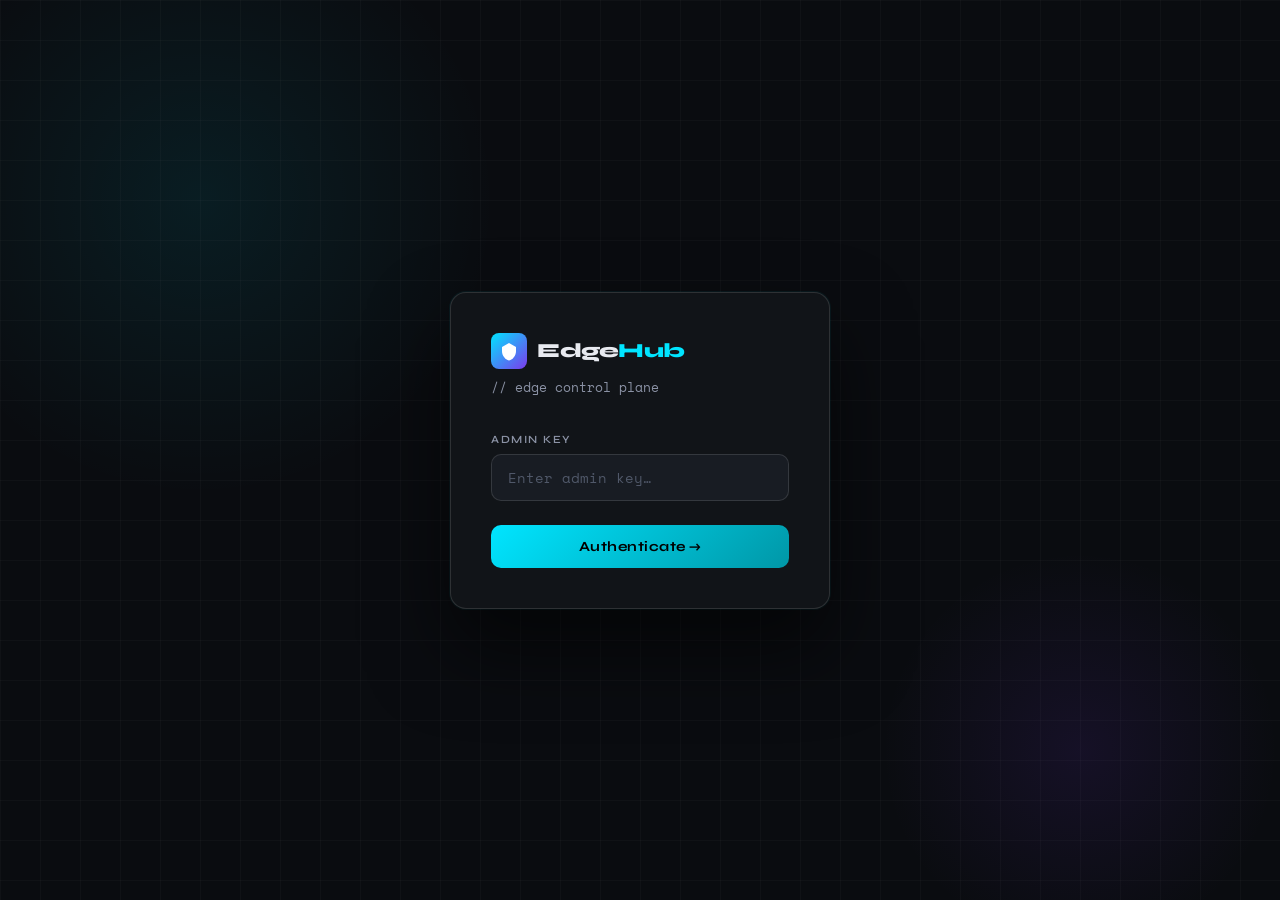
==== frontend/index.html @ 596fd0f3 "Frontend v1: First commit" ====
<!DOCTYPE html>
<html lang="en">
<head>
<meta charset="UTF-8"/>
<meta name="viewport" content="width=device-width, initial-scale=1.0"/>
<title>EdgeHub — Control Plane</title>
<link rel="preconnect" href="https://fonts.googleapis.com"/>
<link href="https://fonts.googleapis.com/css2?family=Space+Mono:ital,wght@0,400;0,700;1,400&family=Syne:wght@400;500;600;700;800&display=swap" rel="stylesheet"/>
<style>
/* ============================================================
   RESET & ROOT
   ============================================================ */
*, *::before, *::after { box-sizing: border-box; margin: 0; padding: 0; }

:root {
  --bg:       #0a0c10;
  --surface:  #111418;
  --surface2: #181c23;
  --border:   rgba(255,255,255,.07);
  --border2:  rgba(255,255,255,.12);

  --accent:   #00e5ff;
  --accent2:  #7c3aed;
  --warn:     #f59e0b;
  --danger:   #ef4444;
  --ok:       #22c55e;

  --text:     #e8eaf0;
  --text2:    #8b92a5;
  --text3:    #505869;

  --radius:   10px;
  --font-ui:  'Syne', sans-serif;
  --font-mono:'Space Mono', monospace;
}

html, body { height: 100%; background: var(--bg); color: var(--text); font-family: var(--font-ui); overflow: hidden; }

/* ============================================================
   UTILS
   ============================================================ */
.hidden { display: none !important; }
.flex { display: flex; }
.col  { flex-direction: column; }
.gap4 { gap: 4px; }
.gap8 { gap: 8px; }
.gap12{ gap: 12px; }
.gap16{ gap: 16px; }
.gap24{ gap: 24px; }
.align-center { align-items: center; }
.justify-between { justify-content: space-between; }
.grow { flex: 1; min-width: 0; min-height: 0; }
.truncate { overflow: hidden; text-overflow: ellipsis; white-space: nowrap; }

/* ============================================================
   SCROLLBAR
   ============================================================ */
::-webkit-scrollbar { width: 4px; height: 4px; }
::-webkit-scrollbar-track { background: transparent; }
::-webkit-scrollbar-thumb { background: var(--border2); border-radius: 2px; }

/* ============================================================
   LOGIN PAGE
   ============================================================ */
#login-page {
  position: fixed; inset: 0; z-index: 100;
  display: flex; align-items: center; justify-content: center;
  background: var(--bg);
  animation: fadeIn .4s ease;
}

.login-bg {
  position: absolute; inset: 0; overflow: hidden; pointer-events: none;
}
.login-bg::before {
  content: '';
  position: absolute;
  width: 600px; height: 600px;
  border-radius: 50%;
  background: radial-gradient(circle, rgba(0,229,255,.08) 0%, transparent 70%);
  top: -100px; left: -100px;
  animation: float1 8s ease-in-out infinite;
}
.login-bg::after {
  content: '';
  position: absolute;
  width: 400px; height: 400px;
  border-radius: 50%;
  background: radial-gradient(circle, rgba(124,58,237,.1) 0%, transparent 70%);
  bottom: -50px; right: 0;
  animation: float2 6s ease-in-out infinite;
}

/* grid overlay */
.login-grid {
  position: absolute; inset: 0;
  background-image:
    linear-gradient(rgba(255,255,255,.025) 1px, transparent 1px),
    linear-gradient(90deg, rgba(255,255,255,.025) 1px, transparent 1px);
  background-size: 40px 40px;
}

@keyframes float1 { 0%,100%{transform:translate(0,0)} 50%{transform:translate(40px,30px)} }
@keyframes float2 { 0%,100%{transform:translate(0,0)} 50%{transform:translate(-30px,-20px)} }

.login-card {
  position: relative; z-index: 1;
  width: 380px;
  background: var(--surface);
  border: 1px solid var(--border2);
  border-radius: 16px;
  padding: 40px;
  box-shadow: 0 40px 80px rgba(0,0,0,.6), 0 0 0 1px rgba(0,229,255,.06);
}

.login-logo {
  display: flex; align-items: center; gap: 10px;
  margin-bottom: 8px;
}
.login-logo-icon {
  width: 36px; height: 36px;
  background: linear-gradient(135deg, var(--accent), var(--accent2));
  border-radius: 8px;
  display: flex; align-items: center; justify-content: center;
}
.login-logo-icon svg { width: 20px; height: 20px; fill: #fff; }
.login-logo-text { font-size: 20px; font-weight: 800; letter-spacing: -.5px; }
.login-logo-text span { color: var(--accent); }

.login-tagline { color: var(--text2); font-size: 13px; margin-bottom: 36px; font-family: var(--font-mono); }

.field-label {
  font-size: 11px; font-weight: 600; letter-spacing: 1.5px; text-transform: uppercase;
  color: var(--text2); margin-bottom: 8px;
}

.field-wrap { position: relative; margin-bottom: 24px; }
.field-input {
  width: 100%;
  background: var(--surface2);
  border: 1px solid var(--border2);
  border-radius: var(--radius);
  color: var(--text);
  font-family: var(--font-mono);
  font-size: 14px;
  padding: 12px 16px;
  outline: none;
  transition: border-color .2s, box-shadow .2s;
}
.field-input:focus {
  border-color: var(--accent);
  box-shadow: 0 0 0 3px rgba(0,229,255,.1);
}
.field-input::placeholder { color: var(--text3); }

.btn-primary {
  width: 100%;
  background: linear-gradient(135deg, var(--accent), #0097a7);
  color: #000;
  font-family: var(--font-ui);
  font-size: 14px;
  font-weight: 700;
  letter-spacing: .5px;
  border: none;
  border-radius: var(--radius);
  padding: 13px;
  cursor: pointer;
  transition: opacity .2s, transform .15s;
}
.btn-primary:hover  { opacity: .9; }
.btn-primary:active { transform: scale(.98); }
.btn-primary:disabled { opacity: .5; cursor: not-allowed; }

.login-error {
  margin-top: 16px;
  background: rgba(239,68,68,.12);
  border: 1px solid rgba(239,68,68,.25);
  border-radius: 8px;
  padding: 10px 14px;
  color: #fca5a5;
  font-size: 13px;
  font-family: var(--font-mono);
}

/* ============================================================
   APP SHELL
   ============================================================ */
#app {
  display: flex; height: 100vh; overflow: hidden;
  animation: fadeIn .3s ease;
}

@keyframes fadeIn { from { opacity: 0; transform: translateY(6px); } to { opacity: 1; transform: translateY(0); } }

/* ============================================================
   SIDEBAR
   ============================================================ */
#sidebar {
  width: 220px; flex-shrink: 0;
  background: var(--surface);
  border-right: 1px solid var(--border);
  display: flex; flex-direction: column;
  padding: 0;
  overflow-y: auto;
}

.sidebar-header {
  padding: 20px 20px 16px;
  border-bottom: 1px solid var(--border);
  display: flex; align-items: center; gap: 10px;
}
.sidebar-logo-icon {
  width: 30px; height: 30px;
  background: linear-gradient(135deg, var(--accent), var(--accent2));
  border-radius: 7px;
  display: flex; align-items: center; justify-content: center;
  flex-shrink: 0;
}
.sidebar-logo-icon svg { width: 16px; height: 16px; fill: #fff; }
.sidebar-title { font-size: 15px; font-weight: 800; letter-spacing: -.3px; }
.sidebar-title span { color: var(--accent); }

.sidebar-section {
  padding: 20px 12px 8px;
}
.sidebar-section-label {
  font-size: 10px; font-weight: 700; letter-spacing: 2px; text-transform: uppercase;
  color: var(--text3); padding: 0 8px; margin-bottom: 6px;
}

.nav-item {
  display: flex; align-items: center; gap: 10px;
  padding: 9px 10px;
  border-radius: 8px;
  cursor: pointer;
  color: var(--text2);
  font-size: 13px; font-weight: 500;
  transition: background .15s, color .15s;
  user-select: none;
  border: none; background: none; width: 100%; text-align: left;
  font-family: var(--font-ui);
}
.nav-item svg { width: 16px; height: 16px; flex-shrink: 0; }
.nav-item:hover { background: var(--surface2); color: var(--text); }
.nav-item.active { background: rgba(0,229,255,.1); color: var(--accent); }

.sidebar-bottom {
  margin-top: auto;
  padding: 12px;
  border-top: 1px solid var(--border);
}

/* ============================================================
   MAIN AREA
   ============================================================ */
#main {
  flex: 1; min-width: 0;
  display: flex; flex-direction: column;
  overflow: hidden;
}

.topbar {
  height: 56px; flex-shrink: 0;
  border-bottom: 1px solid var(--border);
  padding: 0 24px;
  display: flex; align-items: center; justify-content: space-between;
  background: var(--surface);
}
.topbar-title { font-size: 15px; font-weight: 700; }
.topbar-right { display: flex; align-items: center; gap: 12px; }

.badge {
  font-family: var(--font-mono);
  font-size: 11px;
  padding: 3px 8px;
  border-radius: 4px;
  font-weight: 700;
}
.badge-ok     { background: rgba(34,197,94,.15);  color: var(--ok);   border: 1px solid rgba(34,197,94,.2); }
.badge-warn   { background: rgba(245,158,11,.15); color: var(--warn); border: 1px solid rgba(245,158,11,.2); }
.badge-danger { background: rgba(239,68,68,.15);  color: var(--danger);border: 1px solid rgba(239,68,68,.2); }
.badge-info   { background: rgba(0,229,255,.1);   color: var(--accent);border: 1px solid rgba(0,229,255,.15);}
.badge-gray   { background: rgba(255,255,255,.06);color: var(--text2); border: 1px solid var(--border2); }

.btn-icon {
  width: 32px; height: 32px;
  background: var(--surface2);
  border: 1px solid var(--border2);
  border-radius: 7px;
  display: flex; align-items: center; justify-content: center;
  cursor: pointer; color: var(--text2);
  transition: color .15s, border-color .15s;
}
.btn-icon:hover { color: var(--text); border-color: var(--border2); background: var(--border); }
.btn-icon svg { width: 15px; height: 15px; }

.btn {
  display: inline-flex; align-items: center; gap: 6px;
  padding: 7px 14px;
  border-radius: 8px;
  font-family: var(--font-ui); font-size: 13px; font-weight: 600;
  cursor: pointer; border: none; transition: opacity .15s, transform .1s;
}
.btn:active { transform: scale(.98); }
.btn-accent {
  background: var(--accent); color: #000;
}
.btn-accent:hover { opacity: .88; }
.btn-ghost {
  background: var(--surface2); color: var(--text);
  border: 1px solid var(--border2);
}
.btn-ghost:hover { border-color: var(--border2); background: var(--border); }
.btn-danger-ghost {
  background: rgba(239,68,68,.1); color: #f87171;
  border: 1px solid rgba(239,68,68,.2);
}
.btn-danger-ghost:hover { background: rgba(239,68,68,.18); }
.btn svg { width: 14px; height: 14px; }

.page { display: none; flex: 1; flex-direction: column; overflow: hidden; }
.page.active { display: flex; }

.page-body { flex: 1; overflow-y: auto; padding: 28px 28px; }

/* ============================================================
   STAT CARDS
   ============================================================ */
.stat-grid {
  display: grid;
  grid-template-columns: repeat(auto-fill, minmax(180px, 1fr));
  gap: 16px;
  margin-bottom: 28px;
}
.stat-card {
  background: var(--surface);
  border: 1px solid var(--border);
  border-radius: var(--radius);
  padding: 20px;
  position: relative; overflow: hidden;
  transition: border-color .2s;
}
.stat-card:hover { border-color: var(--border2); }
.stat-card::before {
  content: '';
  position: absolute; top: 0; left: 0; right: 0; height: 2px;
}
.stat-card.c-ok::before    { background: var(--ok); }
.stat-card.c-warn::before  { background: var(--warn); }
.stat-card.c-danger::before{ background: var(--danger); }
.stat-card.c-accent::before{ background: var(--accent); }
.stat-card.c-purple::before{ background: var(--accent2); }

.stat-label { font-size: 11px; font-weight: 600; letter-spacing: 1.5px; text-transform: uppercase; color: var(--text2); margin-bottom: 10px; }
.stat-value { font-size: 32px; font-weight: 800; letter-spacing: -1px; line-height: 1; }
.stat-sub   { font-size: 12px; color: var(--text2); margin-top: 6px; font-family: var(--font-mono); }

/* ============================================================
   TABLE
   ============================================================ */
.table-wrap {
  background: var(--surface);
  border: 1px solid var(--border);
  border-radius: var(--radius);
  overflow: hidden;
}
.table-header {
  padding: 16px 20px;
  border-bottom: 1px solid var(--border);
  display: flex; align-items: center; justify-content: space-between; gap: 12px;
}
.table-title { font-size: 14px; font-weight: 700; }
.table-search {
  background: var(--surface2);
  border: 1px solid var(--border2);
  border-radius: 7px;
  color: var(--text);
  font-family: var(--font-mono); font-size: 12px;
  padding: 6px 12px;
  outline: none;
  width: 200px;
  transition: border-color .2s;
}
.table-search:focus { border-color: var(--accent); }
.table-search::placeholder { color: var(--text3); }

table { width: 100%; border-collapse: collapse; }
thead tr { border-bottom: 1px solid var(--border); }
thead th {
  text-align: left;
  padding: 10px 20px;
  font-size: 11px; font-weight: 700; letter-spacing: 1.2px; text-transform: uppercase;
  color: var(--text3);
}
tbody tr {
  border-bottom: 1px solid var(--border);
  transition: background .1s;
}
tbody tr:last-child { border-bottom: none; }
tbody tr:hover { background: rgba(255,255,255,.025); }
tbody td { padding: 12px 20px; font-size: 13px; }

.online-dot {
  width: 8px; height: 8px; border-radius: 50%;
  background: var(--ok);
  box-shadow: 0 0 6px var(--ok);
  display: inline-block;
  animation: pulse 2s ease infinite;
}
.offline-dot {
  width: 8px; height: 8px; border-radius: 50%;
  background: var(--text3);
  display: inline-block;
}
@keyframes pulse {
  0%,100%{ box-shadow: 0 0 4px var(--ok); }
  50%{ box-shadow: 0 0 10px var(--ok), 0 0 20px rgba(34,197,94,.3); }
}

.mono { font-family: var(--font-mono); font-size: 12px; }
.text2 { color: var(--text2); }

/* ============================================================
   PANEL / CARDS
   ============================================================ */
.panel {
  background: var(--surface);
  border: 1px solid var(--border);
  border-radius: var(--radius);
  overflow: hidden;
}
.panel-head {
  padding: 14px 20px;
  border-bottom: 1px solid var(--border);
  display: flex; align-items: center; justify-content: space-between;
}
.panel-head-title { font-size: 13px; font-weight: 700; }
.panel-body { padding: 20px; }

/* ============================================================
   MINI GAUGE / METER
   ============================================================ */
.meter-row { display: flex; align-items: center; gap: 12px; margin-bottom: 14px; }
.meter-label { font-size: 12px; color: var(--text2); width: 60px; flex-shrink: 0; }
.meter-bar-wrap { flex: 1; height: 6px; background: var(--surface2); border-radius: 3px; overflow: hidden; }
.meter-bar { height: 100%; border-radius: 3px; transition: width .5s ease; }
.meter-bar.ok     { background: var(--ok); }
.meter-bar.warn   { background: var(--warn); }
.meter-bar.danger { background: var(--danger); }
.meter-val { font-family: var(--font-mono); font-size: 12px; color: var(--text2); width: 36px; text-align: right; }

/* ============================================================
   MODAL
   ============================================================ */
.modal-overlay {
  position: fixed; inset: 0; z-index: 200;
  background: rgba(0,0,0,.7);
  display: flex; align-items: center; justify-content: center;
  backdrop-filter: blur(4px);
  animation: fadeIn .2s ease;
}
.modal {
  background: var(--surface);
  border: 1px solid var(--border2);
  border-radius: 14px;
  width: 520px; max-width: 95vw;
  max-height: 88vh;
  overflow-y: auto;
  padding: 28px;
  box-shadow: 0 30px 60px rgba(0,0,0,.5);
}
.modal-title { font-size: 16px; font-weight: 800; margin-bottom: 4px; }
.modal-sub   { font-size: 13px; color: var(--text2); margin-bottom: 24px; font-family: var(--font-mono); }

.form-row { margin-bottom: 18px; }
.form-label { font-size: 11px; font-weight: 600; letter-spacing: 1.2px; text-transform: uppercase; color: var(--text2); margin-bottom: 7px; }
.form-input {
  width: 100%;
  background: var(--surface2);
  border: 1px solid var(--border2);
  border-radius: 8px;
  color: var(--text);
  font-family: var(--font-mono); font-size: 13px;
  padding: 10px 14px; outline: none;
  transition: border-color .2s;
}
.form-input:focus { border-color: var(--accent); }
.form-input::placeholder { color: var(--text3); }

.modal-actions { display: flex; justify-content: flex-end; gap: 10px; margin-top: 24px; }

/* ============================================================
   CODE BOX
   ============================================================ */
.code-box {
  background: #0d1117;
  border: 1px solid var(--border2);
  border-radius: 8px;
  padding: 14px 16px;
  font-family: var(--font-mono); font-size: 11px;
  color: #a5f3fc;
  overflow-x: auto;
  white-space: pre-wrap;
  word-break: break-all;
  line-height: 1.7;
  position: relative;
}
.copy-btn {
  position: absolute; top: 8px; right: 8px;
  background: var(--surface2); border: 1px solid var(--border2); border-radius: 6px;
  color: var(--text2); font-size: 11px; font-family: var(--font-ui); font-weight: 600;
  padding: 4px 10px; cursor: pointer;
  transition: color .15s, border-color .15s;
}
.copy-btn:hover { color: var(--accent); border-color: var(--accent); }

/* tabs */
.tabs { display: flex; gap: 2px; margin-bottom: 12px; background: var(--surface2); border-radius: 8px; padding: 3px; }
.tab {
  padding: 6px 14px; border-radius: 6px; font-size: 12px; font-weight: 600;
  cursor: pointer; color: var(--text2); transition: background .15s, color .15s;
  border: none; background: none; font-family: var(--font-ui);
}
.tab.active { background: var(--surface); color: var(--text); box-shadow: 0 1px 3px rgba(0,0,0,.3); }

/* ============================================================
   NODE DETAIL SIDEBAR
   ============================================================ */
#node-detail {
  width: 360px; flex-shrink: 0;
  background: var(--surface);
  border-left: 1px solid var(--border);
  display: flex; flex-direction: column;
  overflow-y: auto;
}
#node-detail.closed { display: none; }
.detail-header {
  padding: 18px 20px 14px;
  border-bottom: 1px solid var(--border);
}
.detail-close {
  background: none; border: none; color: var(--text2); cursor: pointer;
  margin-left: auto; display: block; padding: 4px; border-radius: 5px;
}
.detail-close:hover { color: var(--text); background: var(--surface2); }
.detail-section { padding: 16px 20px; border-bottom: 1px solid var(--border); }
.detail-section:last-child { border-bottom: none; }
.detail-section-title { font-size: 11px; font-weight: 700; letter-spacing: 1.5px; text-transform: uppercase; color: var(--text3); margin-bottom: 12px; }
.kv-row { display: flex; justify-content: space-between; align-items: flex-start; gap: 12px; margin-bottom: 8px; }
.kv-key  { font-size: 12px; color: var(--text2); flex-shrink: 0; }
.kv-val  { font-size: 12px; font-family: var(--font-mono); color: var(--text); text-align: right; word-break: break-all; }

/* ============================================================
   EMPTY STATE
   ============================================================ */
.empty-state {
  padding: 60px 20px;
  text-align: center;
  color: var(--text3);
}
.empty-state svg { width: 40px; height: 40px; margin: 0 auto 14px; display: block; opacity: .4; }
.empty-state-title { font-size: 14px; font-weight: 600; color: var(--text2); margin-bottom: 6px; }
.empty-state-sub   { font-size: 13px; }

/* ============================================================
   TOAST
   ============================================================ */
#toast-container {
  position: fixed; bottom: 24px; right: 24px;
  z-index: 500; display: flex; flex-direction: column; gap: 10px;
}
.toast {
  background: var(--surface2);
  border: 1px solid var(--border2);
  border-radius: 10px;
  padding: 12px 18px;
  font-size: 13px;
  display: flex; align-items: center; gap: 10px;
  box-shadow: 0 8px 24px rgba(0,0,0,.4);
  animation: slideIn .25s ease;
  max-width: 320px;
}
.toast.ok     { border-color: rgba(34,197,94,.3); }
.toast.error  { border-color: rgba(239,68,68,.3); }
.toast-dot { width: 8px; height: 8px; border-radius: 50%; flex-shrink: 0; }
.toast.ok .toast-dot    { background: var(--ok); }
.toast.error .toast-dot { background: var(--danger); }

@keyframes slideIn { from { opacity: 0; transform: translateX(16px); } to { opacity: 1; transform: translateX(0); } }

/* ============================================================
   LOADING SPINNER
   ============================================================ */
.spinner {
  width: 16px; height: 16px;
  border: 2px solid var(--border2);
  border-top-color: var(--accent);
  border-radius: 50%;
  animation: spin .6s linear infinite;
  display: inline-block;
}
@keyframes spin { to { transform: rotate(360deg); } }

.page-loader {
  display: flex; align-items: center; justify-content: center;
  gap: 12px; padding: 60px;
  color: var(--text2); font-size: 13px; font-family: var(--font-mono);
}

/* ============================================================
   RESPONSIVE LAYOUT
   ============================================================ */
.two-col {
  display: grid;
  grid-template-columns: 1fr 1fr;
  gap: 20px;
  margin-bottom: 20px;
}
.three-col {
  display: grid;
  grid-template-columns: 1fr 1fr 1fr;
  gap: 16px;
  margin-bottom: 20px;
}
@media (max-width: 1100px) { .three-col { grid-template-columns: 1fr 1fr; } }
@media (max-width: 800px)  { .two-col, .three-col { grid-template-columns: 1fr; } }

/* ============================================================
   SITE ROW / CARD
   ============================================================ */
.site-card {
  background: var(--surface);
  border: 1px solid var(--border);
  border-radius: var(--radius);
  overflow: hidden;
  margin-bottom: 20px;
}
.site-card-head {
  padding: 16px 20px;
  border-bottom: 1px solid var(--border);
  display: flex; align-items: center; gap: 12px;
}
.site-icon {
  width: 34px; height: 34px;
  background: linear-gradient(135deg, rgba(0,229,255,.15), rgba(124,58,237,.15));
  border: 1px solid rgba(0,229,255,.2);
  border-radius: 8px;
  display: flex; align-items: center; justify-content: center;
  color: var(--accent);
  flex-shrink: 0;
}
.site-icon svg { width: 17px; height: 17px; }
.site-name { font-size: 14px; font-weight: 700; }
.site-id   { font-size: 11px; font-family: var(--font-mono); color: var(--text3); margin-top: 2px; }
.site-nodes-count { margin-left: auto; }

/* ============================================================
   TOKEN ROW
   ============================================================ */
.token-row {
  display: flex; align-items: center; gap: 12px;
  padding: 12px 0;
  border-bottom: 1px solid var(--border);
}
.token-row:last-child { border-bottom: none; }
.token-label  { font-size: 13px; font-weight: 500; }
.token-meta   { font-size: 11px; font-family: var(--font-mono); color: var(--text2); margin-top: 2px; }

/* ============================================================
   HEARTBEAT MINI CHART (sparkline via canvas)
   ============================================================ */
.sparkline { display: block; }

/* ============================================================
   PAGE TRANSITIONS
   ============================================================ */
.page { animation: none; }
.page.active { animation: fadeIn .2s ease; }

</style>
</head>
<body>

<!-- ============================================================
     LOGIN PAGE
     ============================================================ -->
<div id="login-page">
  <div class="login-bg">
    <div class="login-grid"></div>
  </div>
  <div class="login-card">
    <div class="login-logo">
      <div class="login-logo-icon">
        <svg viewBox="0 0 20 20"><path d="M10 2L3 6v4c0 4.4 3 8.5 7 9.5C14 18.5 17 14.4 17 10V6l-7-4z"/></svg>
      </div>
      <div class="login-logo-text">Edge<span>Hub</span></div>
    </div>
    <div class="login-tagline">// edge control plane</div>
    <div class="field-wrap">
      <div class="field-label">Admin Key</div>
      <input id="login-key" class="field-input" type="password" placeholder="Enter admin key…" autocomplete="current-password"/>
    </div>
    <button id="login-btn" class="btn-primary">Authenticate →</button>
    <div id="login-error" class="login-error hidden"></div>
  </div>
</div>

<!-- ============================================================
     MAIN APP
     ============================================================ -->
<div id="app" class="hidden">

  <!-- SIDEBAR -->
  <aside id="sidebar">
    <div class="sidebar-header">
      <div class="sidebar-logo-icon">
        <svg viewBox="0 0 20 20"><path d="M10 2L3 6v4c0 4.4 3 8.5 7 9.5C14 18.5 17 14.4 17 10V6l-7-4z"/></svg>
      </div>
      <div class="sidebar-title">Edge<span>Hub</span></div>
    </div>

    <div class="sidebar-section">
      <div class="sidebar-section-label">Monitor</div>
      <button class="nav-item active" data-page="overview" onclick="showPage('overview',this)">
        <svg viewBox="0 0 20 20" fill="currentColor"><path d="M3 4a1 1 0 011-1h4a1 1 0 011 1v4a1 1 0 01-1 1H4a1 1 0 01-1-1V4zm0 8a1 1 0 011-1h4a1 1 0 011 1v4a1 1 0 01-1 1H4a1 1 0 01-1-1v-4zm8-8a1 1 0 011-1h4a1 1 0 011 1v4a1 1 0 01-1 1h-4a1 1 0 01-1-1V4zm0 8a1 1 0 011-1h4a1 1 0 011 1v4a1 1 0 01-1 1h-4a1 1 0 01-1-1v-4z"/></svg>
        Overview
      </button>
      <button class="nav-item" data-page="nodes" onclick="showPage('nodes',this)">
        <svg viewBox="0 0 20 20" fill="currentColor"><path d="M13 7H7v6h6V7z"/><path fill-rule="evenodd" d="M7 2a1 1 0 012 0v1h2V2a1 1 0 112 0v1h2a2 2 0 012 2v2h1a1 1 0 110 2h-1v2h1a1 1 0 110 2h-1v2a2 2 0 01-2 2h-2v1a1 1 0 11-2 0v-1H9v1a1 1 0 11-2 0v-1H5a2 2 0 01-2-2v-2H2a1 1 0 110-2h1V9H2a1 1 0 010-2h1V5a2 2 0 012-2h2V2z" clip-rule="evenodd"/></svg>
        All Nodes
      </button>
    </div>

    <div class="sidebar-section">
      <div class="sidebar-section-label">Sites</div>
      <button class="nav-item" data-page="sites" onclick="showPage('sites',this)">
        <svg viewBox="0 0 20 20" fill="currentColor"><path fill-rule="evenodd" d="M5.05 4.05a7 7 0 119.9 9.9L10 18.9l-4.95-4.95a7 7 0 010-9.9zM10 11a2 2 0 100-4 2 2 0 000 4z" clip-rule="evenodd"/></svg>
        Manage Sites
      </button>
    </div>

    <div class="sidebar-bottom">
      <button class="nav-item" onclick="logout()">
        <svg viewBox="0 0 20 20" fill="currentColor"><path fill-rule="evenodd" d="M3 3a1 1 0 00-1 1v12a1 1 0 102 0V4a1 1 0 00-1-1zm10.293 9.293a1 1 0 001.414 1.414l3-3a1 1 0 000-1.414l-3-3a1 1 0 10-1.414 1.414L14.586 9H7a1 1 0 100 2h7.586l-1.293 1.293z" clip-rule="evenodd"/></svg>
        Log out
      </button>
    </div>
  </aside>

  <!-- MAIN CONTENT -->
  <div id="main">
    <div class="topbar">
      <div class="topbar-title" id="topbar-title">Overview</div>
      <div class="topbar-right">
        <span id="refresh-indicator" class="mono text2" style="font-size:11px"></span>
        <div class="btn-icon" onclick="refreshCurrent()" title="Refresh">
          <svg viewBox="0 0 20 20" fill="currentColor"><path fill-rule="evenodd" d="M4 2a1 1 0 011 1v2.101a7.002 7.002 0 0111.601 2.566 1 1 0 11-1.885.666A5.002 5.002 0 005.999 7H9a1 1 0 010 2H4a1 1 0 01-1-1V3a1 1 0 011-1zm.008 9.057a1 1 0 011.276.61A5.002 5.002 0 0014.001 13H11a1 1 0 110-2h5a1 1 0 011 1v5a1 1 0 11-2 0v-2.101a7.002 7.002 0 01-11.601-2.566 1 1 0 01.61-1.276z" clip-rule="evenodd"/></svg>
        </div>
      </div>
    </div>

    <!-- OVERVIEW PAGE -->
    <div id="page-overview" class="page active">
      <div class="page-body">
        <div id="overview-stats" class="stat-grid">
          <div class="stat-card c-accent"><div class="stat-label">Total Nodes</div><div class="stat-value" id="s-total">—</div><div class="stat-sub">across all sites</div></div>
          <div class="stat-card c-ok"><div class="stat-label">Online</div><div class="stat-value" id="s-online">—</div><div class="stat-sub">responding</div></div>
          <div class="stat-card c-danger"><div class="stat-label">Offline</div><div class="stat-value" id="s-offline">—</div><div class="stat-sub">not responding</div></div>
          <div class="stat-card c-purple"><div class="stat-label">Sites</div><div class="stat-value" id="s-sites">—</div><div class="stat-sub">registered</div></div>
        </div>

        <div class="two-col">
          <!-- Recent nodes -->
          <div class="table-wrap">
            <div class="table-header">
              <span class="table-title">Recent Nodes</span>
              <button class="btn btn-ghost" onclick="showPage('nodes', document.querySelector('[data-page=nodes]'))" style="padding:5px 10px;font-size:12px">View all</button>
            </div>
            <div id="overview-nodes-list">
              <div class="page-loader"><div class="spinner"></div>Loading…</div>
            </div>
          </div>

          <!-- Sites summary -->
          <div class="table-wrap">
            <div class="table-header">
              <span class="table-title">Sites</span>
              <button class="btn btn-ghost" onclick="showPage('sites', document.querySelector('[data-page=sites]'))" style="padding:5px 10px;font-size:12px">Manage</button>
            </div>
            <div id="overview-sites-list">
              <div class="page-loader"><div class="spinner"></div>Loading…</div>
            </div>
          </div>
        </div>
      </div>
    </div>

    <!-- NODES PAGE -->
    <div id="page-nodes" class="page">
      <div class="topbar" style="border-top:1px solid var(--border); height:auto; padding:12px 24px; flex-shrink:0;">
        <input id="nodes-search" class="table-search" placeholder="Search hostname, site, OS…" oninput="filterNodes()" style="width:260px"/>
        <div style="display:flex;gap:8px;margin-left:auto">
          <select id="nodes-status-filter" class="table-search" style="width:auto" onchange="filterNodes()">
            <option value="">All Status</option>
            <option value="online">Online</option>
            <option value="offline">Offline</option>
          </select>
        </div>
      </div>
      <div class="page-body" style="padding-top:16px; display:flex; gap:0; padding:0; flex:1; overflow:hidden;">
        <div style="flex:1; overflow-y:auto; padding:20px 24px;" id="nodes-table-wrap">
          <div class="table-wrap">
            <div class="table-header">
              <span class="table-title">All Nodes</span>
              <span id="nodes-count" class="mono text2" style="font-size:12px"></span>
            </div>
            <div id="nodes-table-body">
              <div class="page-loader"><div class="spinner"></div>Loading nodes…</div>
            </div>
          </div>
        </div>
        <div id="node-detail" class="closed">
          <!-- filled by JS -->
        </div>
      </div>
    </div>

    <!-- SITES PAGE -->
    <div id="page-sites" class="page">
      <div class="topbar" style="border-top:1px solid var(--border); height:auto; padding:12px 24px; flex-shrink:0; justify-content:flex-end;">
        <button class="btn btn-accent" onclick="openCreateSite()">
          <svg viewBox="0 0 20 20" fill="currentColor"><path fill-rule="evenodd" d="M10 3a1 1 0 011 1v5h5a1 1 0 110 2h-5v5a1 1 0 11-2 0v-5H4a1 1 0 110-2h5V4a1 1 0 011-1z" clip-rule="evenodd"/></svg>
          New Site
        </button>
      </div>
      <div class="page-body">
        <div id="sites-list">
          <div class="page-loader"><div class="spinner"></div>Loading sites…</div>
        </div>
      </div>
    </div>

  </div><!-- /main -->
</div><!-- /app -->

<!-- ============================================================
     MODALS
     ============================================================ -->

<!-- Create Site Modal -->
<div id="modal-create-site" class="modal-overlay hidden" onclick="if(event.target===this)this.classList.add('hidden')">
  <div class="modal">
    <div class="modal-title">New Site</div>
    <div class="modal-sub">// register_site()</div>
    <div class="form-row">
      <div class="form-label">Site Name</div>
      <input id="cs-name" class="form-input" placeholder="e.g. Factory Floor A"/>
    </div>
    <div class="form-row">
      <div class="form-label">Description <span style="color:var(--text3)">(optional)</span></div>
      <input id="cs-desc" class="form-input" placeholder="Brief description…"/>
    </div>
    <div class="modal-actions">
      <button class="btn btn-ghost" onclick="document.getElementById('modal-create-site').classList.add('hidden')">Cancel</button>
      <button class="btn btn-accent" onclick="createSite()">Create Site</button>
    </div>
  </div>
</div>

<!-- Create Token Modal -->
<div id="modal-create-token" class="modal-overlay hidden" onclick="if(event.target===this)this.classList.add('hidden')">
  <div class="modal">
    <div class="modal-title">Generate Registration Token</div>
    <div class="modal-sub" id="ctoken-site-sub">// site: —</div>
    <div class="form-row">
      <div class="form-label">Label</div>
      <input id="ct-label" class="form-input" placeholder="e.g. edge-device-01"/>
    </div>
    <div class="form-row">
      <div class="form-label">Expires In (hours)</div>
      <input id="ct-expires" class="form-input" type="number" value="24" min="1" max="8760"/>
    </div>
    <div class="modal-actions">
      <button class="btn btn-ghost" onclick="document.getElementById('modal-create-token').classList.add('hidden')">Cancel</button>
      <button class="btn btn-accent" onclick="createToken()">Generate Token</button>
    </div>
  </div>
</div>

<!-- Token Created Modal -->
<div id="modal-token-result" class="modal-overlay hidden" onclick="if(event.target===this)this.classList.add('hidden')">
  <div class="modal">
    <div class="modal-title">Token Generated ✓</div>
    <div class="modal-sub">// Copy commands — token shown only once</div>

    <div style="margin-bottom:20px">
      <div class="form-label" style="margin-bottom:8px">Raw Token</div>
      <div class="code-box" id="tr-raw-token" style="position:relative">
        <button class="copy-btn" onclick="copyText('tr-raw-token-val')">Copy</button>
        <span id="tr-raw-token-val"></span>
      </div>
    </div>

    <div class="form-label" style="margin-bottom:8px">Install Command</div>
    <div class="tabs" id="cmd-tabs">
      <button class="tab active" onclick="switchCmdTab('linux',this)">Linux</button>
      <button class="tab" onclick="switchCmdTab('docker',this)">Docker</button>
      <button class="tab" onclick="switchCmdTab('kubernetes',this)">Kubernetes</button>
    </div>
    <div class="code-box" id="tr-cmd" style="position:relative">
      <button class="copy-btn" onclick="copyText('tr-cmd-text')">Copy</button>
      <span id="tr-cmd-text"></span>
    </div>

    <div class="modal-actions">
      <button class="btn btn-accent" onclick="document.getElementById('modal-token-result').classList.add('hidden')">Done</button>
    </div>
  </div>
</div>

<!-- Delete Confirm Modal -->
<div id="modal-confirm-delete" class="modal-overlay hidden" onclick="if(event.target===this)this.classList.add('hidden')">
  <div class="modal" style="max-width:380px">
    <div class="modal-title">Confirm Delete</div>
    <div class="modal-sub" id="delete-confirm-msg">Are you sure?</div>
    <div class="modal-actions">
      <button class="btn btn-ghost" onclick="document.getElementById('modal-confirm-delete').classList.add('hidden')">Cancel</button>
      <button class="btn btn-danger-ghost" id="delete-confirm-btn">Delete</button>
    </div>
  </div>
</div>

<!-- TOAST CONTAINER -->
<div id="toast-container"></div>

<!-- ============================================================
     JAVASCRIPT
     ============================================================ -->
<script>
// ================================================================
//  STATE
// ================================================================
const state = {
  allNodes: [],
  allSites: [],
  currentPage: 'overview',
  selectedNodeId: null,
  tokenSiteId: null,
  tokenCommands: null,
};

// ================================================================
//  API HELPER
// ================================================================
async function api(method, path, body) {
  const opts = {
    method,
    credentials: 'include',
    headers: { 'Content-Type': 'application/json' },
  };
  if (body) opts.body = JSON.stringify(body);
  const r = await fetch('/api/v1' + path, opts);
  if (r.status === 401) {
    showLogin();
    throw new Error('Unauthorized');
  }
  if (!r.ok) {
    const e = await r.json().catch(() => ({}));
    throw new Error(e.detail || r.statusText);
  }
  if (r.status === 204) return null;
  return r.json();
}

// ================================================================
//  AUTH
// ================================================================
document.getElementById('login-key').addEventListener('keydown', e => {
  if (e.key === 'Enter') doLogin();
});
document.getElementById('login-btn').addEventListener('click', doLogin);

async function doLogin() {
  const key = document.getElementById('login-key').value.trim();
  if (!key) return;
  const btn = document.getElementById('login-btn');
  const err = document.getElementById('login-error');
  btn.disabled = true;
  btn.textContent = 'Authenticating…';
  err.classList.add('hidden');
  try {
    await api('POST', '/auth/login', { admin_key: key });
    showApp();
  } catch (e) {
    err.textContent = '⚠ ' + (e.message || 'Authentication failed');
    err.classList.remove('hidden');
    btn.disabled = false;
    btn.textContent = 'Authenticate →';
  }
}

async function logout() {
  await api('POST', '/auth/logout').catch(() => {});
  showLogin();
}

function showLogin() {
  document.getElementById('app').classList.add('hidden');
  document.getElementById('login-page').classList.remove('hidden');
  document.getElementById('login-key').value = '';
  document.getElementById('login-btn').disabled = false;
  document.getElementById('login-btn').textContent = 'Authenticate →';
}

async function showApp() {
  document.getElementById('login-page').classList.add('hidden');
  document.getElementById('app').classList.remove('hidden');
  await loadOverview();
}

// ================================================================
//  NAVIGATION
// ================================================================
const pageTitles = { overview: 'Overview', nodes: 'All Nodes', sites: 'Manage Sites' };

function showPage(name, btn) {
  document.querySelectorAll('.page').forEach(p => p.classList.remove('active'));
  document.querySelectorAll('.nav-item').forEach(n => n.classList.remove('active'));
  document.getElementById('page-' + name).classList.add('active');
  if (btn) btn.classList.add('active');
  document.getElementById('topbar-title').textContent = pageTitles[name] || name;
  state.currentPage = name;
  if (name === 'overview') loadOverview();
  if (name === 'nodes')    loadNodes();
  if (name === 'sites')    loadSites();
}

function refreshCurrent() {
  const ri = document.getElementById('refresh-indicator');
  ri.textContent = 'refreshing…';
  if (state.currentPage === 'overview') loadOverview().then(() => ri.textContent = '');
  if (state.currentPage === 'nodes')    loadNodes().then(() => ri.textContent = '');
  if (state.currentPage === 'sites')    loadSites().then(() => ri.textContent = '');
}

// ================================================================
//  OVERVIEW
// ================================================================
async function loadOverview() {
  const [nodes, sites] = await Promise.all([
    api('GET', '/nodes/').catch(() => []),
    api('GET', '/sites/').catch(() => []),
  ]);
  state.allNodes = nodes || [];
  state.allSites = sites || [];

  const online  = state.allNodes.filter(n => n.status === 'online').length;
  const offline = state.allNodes.length - online;

  document.getElementById('s-total').textContent  = state.allNodes.length;
  document.getElementById('s-online').textContent  = online;
  document.getElementById('s-offline').textContent = offline;
  document.getElementById('s-sites').textContent   = state.allSites.length;

  // Recent nodes (top 8)
  const recentNodes = [...state.allNodes].slice(0, 8);
  const nl = document.getElementById('overview-nodes-list');
  if (!recentNodes.length) {
    nl.innerHTML = emptyState('No nodes registered yet', 'Deploy an agent to see nodes here');
    return;
  }
  nl.innerHTML = `<table><thead><tr>
    <th>Status</th><th>Hostname</th><th>OS</th><th>Last Seen</th>
  </tr></thead><tbody>` +
    recentNodes.map(n => `<tr onclick="openNodeDetail('${n.id}')" style="cursor:pointer">
      <td>${statusDot(n.status)}</td>
      <td class="mono">${esc(n.hostname)}</td>
      <td><span class="badge badge-gray">${esc(n.os||'—')}</span></td>
      <td class="mono text2">${relTime(n.last_seen)}</td>
    </tr>`).join('') + '</tbody></table>';

  // Sites summary
  const sl = document.getElementById('overview-sites-list');
  if (!state.allSites.length) {
    sl.innerHTML = emptyState('No sites yet', 'Create a site to get started');
    return;
  }
  sl.innerHTML = `<table><thead><tr>
    <th>Site</th><th>ID</th><th>Nodes</th>
  </tr></thead><tbody>` +
    state.allSites.map(s => {
      const count = state.allNodes.filter(n => n.site_id === s.id).length;
      return `<tr>
        <td style="font-weight:600">${esc(s.name)}</td>
        <td><span class="mono text2">${esc(s.id)}</span></td>
        <td><span class="badge badge-info">${count}</span></td>
      </tr>`;
    }).join('') + '</tbody></table>';
}

// ================================================================
//  NODES
// ================================================================
async function loadNodes() {
  const nodes = await api('GET', '/nodes/').catch(() => []);
  state.allNodes = nodes || [];
  renderNodesTable(state.allNodes);
}

function renderNodesTable(nodes) {
  const wrap = document.getElementById('nodes-table-body');
  document.getElementById('nodes-count').textContent = nodes.length + ' node' + (nodes.length !== 1 ? 's' : '');

  if (!nodes.length) {
    wrap.innerHTML = emptyState('No nodes match your filter', 'Try adjusting the search or status filter');
    return;
  }

  wrap.innerHTML = `<table><thead><tr>
    <th></th>
    <th>Hostname</th>
    <th>Site</th>
    <th>Type</th>
    <th>OS / Arch</th>
    <th>Version</th>
    <th>Last Seen</th>
    <th></th>
  </tr></thead><tbody>` +
    nodes.map(n => `<tr style="cursor:pointer" onclick="openNodeDetail('${n.id}')">
      <td>${statusDot(n.status)}</td>
      <td class="mono" style="font-weight:600">${esc(n.hostname)}</td>
      <td><span class="mono text2" style="font-size:11px">${esc(n.site_id||'—')}</span></td>
      <td><span class="badge badge-gray">${esc(n.agent_type||'—')}</span></td>
      <td class="mono text2">${esc(n.os||'—')} / ${esc(n.arch||'—')}</td>
      <td class="mono text2">${esc(n.agent_version||'—')}</td>
      <td class="mono text2">${relTime(n.last_seen)}</td>
      <td onclick="event.stopPropagation()">
        <button class="btn btn-danger-ghost" style="padding:4px 10px;font-size:11px" onclick="confirmDeleteNode('${n.id}','${esc(n.hostname)}')">Del</button>
      </td>
    </tr>`).join('') + '</tbody></table>';
}

function filterNodes() {
  const q     = document.getElementById('nodes-search').value.toLowerCase();
  const st    = document.getElementById('nodes-status-filter').value;
  let filtered = state.allNodes.filter(n => {
    const matchQ  = !q || [n.hostname, n.site_id, n.os, n.arch, n.agent_type, n.agent_version]
                          .some(v => (v||'').toLowerCase().includes(q));
    const matchSt = !st || n.status === st;
    return matchQ && matchSt;
  });
  renderNodesTable(filtered);
}

async function openNodeDetail(nodeId) {
  state.selectedNodeId = nodeId;
  const panel = document.getElementById('node-detail');
  panel.classList.remove('closed');
  panel.innerHTML = `<div class="page-loader"><div class="spinner"></div>Loading…</div>`;

  const [node, hbs] = await Promise.all([
    api('GET', '/nodes/' + nodeId).catch(() => null),
    api('GET', '/nodes/' + nodeId + '/heartbeats?limit=20').catch(() => []),
  ]);

  if (!node) { panel.innerHTML = '<div class="page-loader" style="color:var(--danger)">Failed to load node</div>'; return; }

  const lastHb = hbs && hbs[0];
  const cpuColor  = barColor(lastHb?.cpu_usage);
  const memColor  = barColor(lastHb?.memory_usage);
  const diskColor = barColor(lastHb?.disk_usage);

  panel.innerHTML = `
  <div class="detail-header">
    <div style="display:flex;align-items:center;gap:8px">
      ${statusDot(node.status)}
      <div style="font-size:14px;font-weight:700;font-family:var(--font-mono)">${esc(node.hostname)}</div>
    </div>
    <button class="detail-close" onclick="closeNodeDetail()">
      <svg width="16" height="16" viewBox="0 0 20 20" fill="currentColor"><path fill-rule="evenodd" d="M4.293 4.293a1 1 0 011.414 0L10 8.586l4.293-4.293a1 1 0 111.414 1.414L11.414 10l4.293 4.293a1 1 0 01-1.414 1.414L10 11.414l-4.293 4.293a1 1 0 01-1.414-1.414L8.586 10 4.293 5.707a1 1 0 010-1.414z" clip-rule="evenodd"/></svg>
    </button>
  </div>

  <div class="detail-section">
    <div class="detail-section-title">Identity</div>
    ${kv('Node ID', node.id)}
    ${kv('Site', node.site_id)}
    ${kv('Type', node.agent_type)}
    ${kv('OS', node.os)}
    ${kv('Arch', node.arch)}
    ${kv('Version', node.agent_version)}
    ${kv('IP', lastHb?.ip_address || '—')}
  </div>

  ${lastHb ? `
  <div class="detail-section">
    <div class="detail-section-title">Resources (latest)</div>
    <div class="meter-row"><div class="meter-label">CPU</div><div class="meter-bar-wrap"><div class="meter-bar ${cpuColor}" style="width:${lastHb.cpu_usage||0}%"></div></div><div class="meter-val">${fmt(lastHb.cpu_usage)}%</div></div>
    <div class="meter-row"><div class="meter-label">RAM</div><div class="meter-bar-wrap"><div class="meter-bar ${memColor}" style="width:${lastHb.memory_usage||0}%"></div></div><div class="meter-val">${fmt(lastHb.memory_usage)}%</div></div>
    <div class="meter-row"><div class="meter-label">Disk</div><div class="meter-bar-wrap"><div class="meter-bar ${diskColor}" style="width:${lastHb.disk_usage||0}%"></div></div><div class="meter-val">${fmt(lastHb.disk_usage)}%</div></div>
    ${lastHb.container_count != null ? kv('Containers', lastHb.container_count) : ''}
    ${lastHb.pod_count != null ? kv('Pods', lastHb.pod_count) : ''}
    ${kv('Uptime', formatUptime(lastHb.uptime_seconds))}
  </div>` : ''}

  <div class="detail-section">
    <div class="detail-section-title">Timeline</div>
    ${kv('Last Seen', relTime(node.last_seen))}
    ${kv('Created', relTime(node.created_at))}
    ${kv('Heartbeats', (hbs||[]).length + ' stored')}
  </div>

  <div class="detail-section" style="border-bottom:none">
    <button class="btn btn-danger-ghost" style="width:100%" onclick="confirmDeleteNode('${node.id}','${esc(node.hostname)}')">
      <svg viewBox="0 0 20 20" fill="currentColor" width="14" height="14"><path fill-rule="evenodd" d="M9 2a1 1 0 00-.894.553L7.382 4H4a1 1 0 000 2v10a2 2 0 002 2h8a2 2 0 002-2V6a1 1 0 100-2h-3.382l-.724-1.447A1 1 0 0011 2H9zM7 8a1 1 0 012 0v6a1 1 0 11-2 0V8zm5-1a1 1 0 00-1 1v6a1 1 0 102 0V8a1 1 0 00-1-1z" clip-rule="evenodd"/></svg>
      Delete Node
    </button>
  </div>
  `;
}

function closeNodeDetail() {
  document.getElementById('node-detail').classList.add('closed');
  state.selectedNodeId = null;
}

// ================================================================
//  SITES
// ================================================================
async function loadSites() {
  const sites = await api('GET', '/sites/').catch(() => []);
  state.allSites = sites || [];

  const container = document.getElementById('sites-list');
  if (!sites.length) {
    container.innerHTML = emptyState('No sites yet', 'Create a site to start deploying agents');
    return;
  }

  container.innerHTML = '';
  for (const site of sites) {
    const [nodes, tokens] = await Promise.all([
      api('GET', '/sites/' + site.id + '/nodes').catch(() => []),
      api('GET', '/sites/' + site.id + '/tokens').catch(() => []),
    ]);
    container.appendChild(renderSiteCard(site, nodes||[], tokens||[]));
  }
}

function renderSiteCard(site, nodes, tokens) {
  const online  = nodes.filter(n => n.status === 'online').length;
  const offline = nodes.length - online;
  const validTokens = tokens.filter(t => t.is_valid).length;

  const el = document.createElement('div');
  el.className = 'site-card';
  el.innerHTML = `
    <div class="site-card-head">
      <div class="site-icon">
        <svg viewBox="0 0 20 20" fill="currentColor"><path fill-rule="evenodd" d="M5.05 4.05a7 7 0 119.9 9.9L10 18.9l-4.95-4.95a7 7 0 010-9.9zM10 11a2 2 0 100-4 2 2 0 000 4z" clip-rule="evenodd"/></svg>
      </div>
      <div>
        <div class="site-name">${esc(site.name)}</div>
        <div class="site-id">${esc(site.id)}</div>
      </div>
      ${site.description ? `<div style="font-size:12px;color:var(--text2);margin-left:8px;margin-right:auto">${esc(site.description)}</div>` : '<div style="flex:1"></div>'}
      <div style="display:flex;gap:8px;align-items:center">
        <button class="btn btn-accent" style="padding:6px 12px;font-size:12px" onclick="openCreateToken('${site.id}', '${esc(site.name)}')">
          <svg viewBox="0 0 20 20" fill="currentColor" width="13" height="13"><path fill-rule="evenodd" d="M18 8a6 6 0 01-7.743 5.743L10 14l-1 1-1 1H6v2H2v-4l4.257-4.257A6 6 0 1118 8zm-6-4a1 1 0 100 2 2 2 0 012 2 1 1 0 102 0 4 4 0 00-4-4z" clip-rule="evenodd"/></svg>
          New Token
        </button>
        <button class="btn btn-danger-ghost" style="padding:6px 12px;font-size:12px" onclick="confirmDeleteSite('${site.id}','${esc(site.name)}')">Delete</button>
      </div>
    </div>

    <div style="display:grid;grid-template-columns:1fr 1fr;gap:0;border-bottom:1px solid var(--border)">
      <div style="padding:16px 20px;border-right:1px solid var(--border)">
        <div class="detail-section-title" style="margin-bottom:10px">Nodes</div>
        <div style="display:flex;gap:10px;align-items:center">
          <span class="badge badge-ok">${online} online</span>
          ${offline ? `<span class="badge badge-danger">${offline} offline</span>` : ''}
          ${!nodes.length ? '<span class="mono text2" style="font-size:12px">No nodes yet</span>' : ''}
        </div>
        ${nodes.length ? `
        <div style="margin-top:12px">
          ${nodes.slice(0,5).map(n => `
            <div style="display:flex;align-items:center;gap:8px;margin-bottom:6px;cursor:pointer" onclick="showPage('nodes', document.querySelector('[data-page=nodes]'));setTimeout(()=>openNodeDetail('${n.id}'),300)">
              ${statusDot(n.status)}
              <span class="mono" style="font-size:12px">${esc(n.hostname)}</span>
              <span class="badge badge-gray" style="margin-left:auto">${esc(n.os||'—')}</span>
            </div>`).join('')}
          ${nodes.length > 5 ? `<div style="font-size:12px;color:var(--text3);margin-top:4px">+${nodes.length-5} more</div>` : ''}
        </div>` : ''}
      </div>
      <div style="padding:16px 20px">
        <div class="detail-section-title" style="margin-bottom:10px">Registration Tokens</div>
        ${!tokens.length ? '<div class="mono text2" style="font-size:12px">No tokens yet</div>' : ''}
        ${tokens.slice(0,4).map(t => `
          <div class="token-row">
            <div style="flex:1;min-width:0">
              <div class="token-label">${esc(t.label||'Unnamed')}</div>
              <div class="token-meta">${t.used ? '✓ used' : 'expires ' + relTime(t.expires_at)}</div>
            </div>
            <span class="badge ${t.is_valid ? 'badge-ok' : (t.used ? 'badge-gray' : 'badge-danger')}">${t.is_valid ? 'valid' : (t.used ? 'used' : 'expired')}</span>
          </div>`).join('')}
        ${tokens.length > 4 ? `<div style="font-size:12px;color:var(--text3);margin-top:4px">+${tokens.length-4} more tokens</div>` : ''}
      </div>
    </div>
  `;
  return el;
}

// ================================================================
//  CREATE SITE
// ================================================================
function openCreateSite() {
  document.getElementById('cs-name').value = '';
  document.getElementById('cs-desc').value = '';
  document.getElementById('modal-create-site').classList.remove('hidden');
  setTimeout(() => document.getElementById('cs-name').focus(), 50);
}

async function createSite() {
  const name = document.getElementById('cs-name').value.trim();
  const desc = document.getElementById('cs-desc').value.trim();
  if (!name) return;
  try {
    await api('POST', '/sites/', { name, description: desc || null });
    document.getElementById('modal-create-site').classList.add('hidden');
    toast('Site created', 'ok');
    loadSites();
  } catch (e) {
    toast(e.message, 'error');
  }
}

// ================================================================
//  CREATE TOKEN
// ================================================================
function openCreateToken(siteId, siteName) {
  state.tokenSiteId = siteId;
  document.getElementById('ctoken-site-sub').textContent = `// site: ${siteName}`;
  document.getElementById('ct-label').value = '';
  document.getElementById('ct-expires').value = '24';
  document.getElementById('modal-create-token').classList.remove('hidden');
  setTimeout(() => document.getElementById('ct-label').focus(), 50);
}

async function createToken() {
  const label     = document.getElementById('ct-label').value.trim();
  const expires   = parseInt(document.getElementById('ct-expires').value) || 24;
  try {
    const result = await api('POST', `/sites/${state.tokenSiteId}/tokens`, {
      label: label || null,
      expires_in_hours: expires,
    });
    state.tokenCommands = result.commands;
    document.getElementById('modal-create-token').classList.add('hidden');
    document.getElementById('tr-raw-token-val').textContent = result.raw_token;
    switchCmdTab('linux', document.querySelector('#cmd-tabs .tab'));
    // set linux cmd
    document.getElementById('tr-cmd-text').textContent = result.commands.linux;
    document.getElementById('modal-token-result').classList.remove('hidden');
    toast('Token generated', 'ok');
    loadSites();
  } catch (e) {
    toast(e.message, 'error');
  }
}

function switchCmdTab(type, btn) {
  document.querySelectorAll('#cmd-tabs .tab').forEach(t => t.classList.remove('active'));
  if (btn) btn.classList.add('active');
  if (state.tokenCommands) {
    document.getElementById('tr-cmd-text').textContent = state.tokenCommands[type] || '';
  }
}

// ================================================================
//  DELETE
// ================================================================
function confirmDeleteSite(id, name) {
  document.getElementById('delete-confirm-msg').textContent = `Delete site "${name}"? All associated data will be removed.`;
  const btn = document.getElementById('delete-confirm-btn');
  btn.onclick = async () => {
    try {
      await api('DELETE', '/sites/' + id);
      document.getElementById('modal-confirm-delete').classList.add('hidden');
      toast('Site deleted', 'ok');
      loadSites();
    } catch (e) { toast(e.message, 'error'); }
  };
  document.getElementById('modal-confirm-delete').classList.remove('hidden');
}

function confirmDeleteNode(id, hostname) {
  document.getElementById('delete-confirm-msg').textContent = `Delete node "${hostname}"? This action cannot be undone.`;
  const btn = document.getElementById('delete-confirm-btn');
  btn.onclick = async () => {
    try {
      await api('DELETE', '/nodes/' + id);
      document.getElementById('modal-confirm-delete').classList.add('hidden');
      closeNodeDetail();
      toast('Node deleted', 'ok');
      loadNodes();
    } catch (e) { toast(e.message, 'error'); }
  };
  document.getElementById('modal-confirm-delete').classList.remove('hidden');
}

// ================================================================
//  UTILS
// ================================================================
function esc(s) {
  return String(s||'').replace(/&/g,'&amp;').replace(/</g,'&lt;').replace(/>/g,'&gt;').replace(/"/g,'&quot;');
}

function statusDot(status) {
  if (status === 'online') return '<span class="online-dot"></span>';
  return '<span class="offline-dot"></span>';
}

function relTime(iso) {
  if (!iso) return '—';
  const diff = Date.now() - new Date(iso).getTime();
  const s = Math.floor(diff / 1000);
  if (s < 10)  return 'just now';
  if (s < 60)  return s + 's ago';
  const m = Math.floor(s / 60);
  if (m < 60)  return m + 'm ago';
  const h = Math.floor(m / 60);
  if (h < 24)  return h + 'h ago';
  return Math.floor(h / 24) + 'd ago';
}

function fmt(v) {
  if (v == null) return '—';
  return parseFloat(v).toFixed(1);
}

function formatUptime(s) {
  if (s == null) return '—';
  const d = Math.floor(s / 86400);
  const h = Math.floor((s % 86400) / 3600);
  const m = Math.floor((s % 3600) / 60);
  if (d > 0) return `${d}d ${h}h`;
  if (h > 0) return `${h}h ${m}m`;
  return `${m}m`;
}

function barColor(v) {
  if (v == null) return 'ok';
  if (v > 85) return 'danger';
  if (v > 65) return 'warn';
  return 'ok';
}

function kv(key, val) {
  return `<div class="kv-row"><div class="kv-key">${key}</div><div class="kv-val">${esc(val)}</div></div>`;
}

function emptyState(title, sub) {
  return `<div class="empty-state">
    <svg viewBox="0 0 24 24" fill="none" stroke="currentColor" stroke-width="1.5">
      <path stroke-linecap="round" stroke-linejoin="round" d="M20 13V6a2 2 0 00-2-2H6a2 2 0 00-2 2v7m16 0v5a2 2 0 01-2 2H6a2 2 0 01-2-2v-5m16 0h-2.586a1 1 0 00-.707.293l-2.414 2.414a1 1 0 01-.707.293h-3.172a1 1 0 01-.707-.293l-2.414-2.414A1 1 0 006.586 13H4"/>
    </svg>
    <div class="empty-state-title">${title}</div>
    <div class="empty-state-sub">${sub}</div>
  </div>`;
}

function toast(msg, type = 'ok') {
  const c = document.getElementById('toast-container');
  const el = document.createElement('div');
  el.className = `toast ${type}`;
  el.innerHTML = `<div class="toast-dot"></div><span>${esc(msg)}</span>`;
  c.appendChild(el);
  setTimeout(() => el.remove(), 3500);
}

function copyText(id) {
  const el = document.getElementById(id);
  navigator.clipboard.writeText(el.textContent).then(() => toast('Copied to clipboard', 'ok'));
}

// ================================================================
//  BOOT — check if already logged in
// ================================================================
(async () => {
  try {
    await api('GET', '/nodes/');
    showApp();
  } catch {
    // stays on login
  }
})();
</script>
</body>
</html>
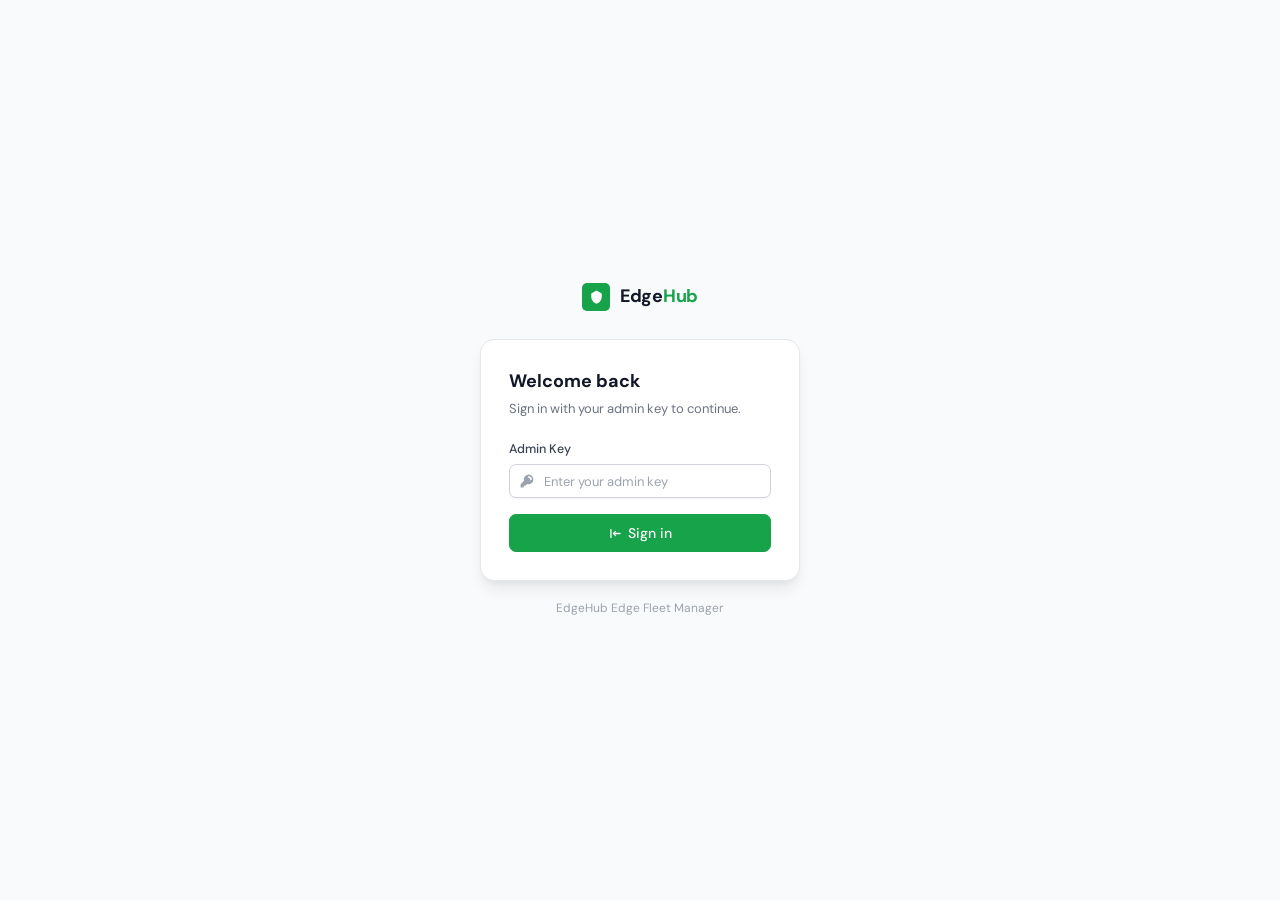
==== commit 6935e876: "Frontend v1: stable version" ====
--- a/frontend/index.html
+++ b/frontend/index.html
@@ -1,1499 +1,75 @@
 <!DOCTYPE html>
 <html lang="en">
 <head>
-<meta charset="UTF-8"/>
-<meta name="viewport" content="width=device-width, initial-scale=1.0"/>
-<title>EdgeHub — Control Plane</title>
-<link rel="preconnect" href="https://fonts.googleapis.com"/>
-<link href="https://fonts.googleapis.com/css2?family=Space+Mono:ital,wght@0,400;0,700;1,400&family=Syne:wght@400;500;600;700;800&display=swap" rel="stylesheet"/>
+<meta charset="UTF-8"><meta name="viewport" content="width=device-width,initial-scale=1">
+<title>EdgeHub — Sign In</title>
+<link rel="stylesheet" href="css/app.css">
 <style>
-/* ============================================================
-   RESET & ROOT
-   ============================================================ */
-*, *::before, *::after { box-sizing: border-box; margin: 0; padding: 0; }
-
-:root {
-  --bg:       #0a0c10;
-  --surface:  #111418;
-  --surface2: #181c23;
-  --border:   rgba(255,255,255,.07);
-  --border2:  rgba(255,255,255,.12);
-
-  --accent:   #00e5ff;
-  --accent2:  #7c3aed;
-  --warn:     #f59e0b;
-  --danger:   #ef4444;
-  --ok:       #22c55e;
-
-  --text:     #e8eaf0;
-  --text2:    #8b92a5;
-  --text3:    #505869;
-
-  --radius:   10px;
-  --font-ui:  'Syne', sans-serif;
-  --font-mono:'Space Mono', monospace;
-}
-
-html, body { height: 100%; background: var(--bg); color: var(--text); font-family: var(--font-ui); overflow: hidden; }
-
-/* ============================================================
-   UTILS
-   ============================================================ */
-.hidden { display: none !important; }
-.flex { display: flex; }
-.col  { flex-direction: column; }
-.gap4 { gap: 4px; }
-.gap8 { gap: 8px; }
-.gap12{ gap: 12px; }
-.gap16{ gap: 16px; }
-.gap24{ gap: 24px; }
-.align-center { align-items: center; }
-.justify-between { justify-content: space-between; }
-.grow { flex: 1; min-width: 0; min-height: 0; }
-.truncate { overflow: hidden; text-overflow: ellipsis; white-space: nowrap; }
-
-/* ============================================================
-   SCROLLBAR
-   ============================================================ */
-::-webkit-scrollbar { width: 4px; height: 4px; }
-::-webkit-scrollbar-track { background: transparent; }
-::-webkit-scrollbar-thumb { background: var(--border2); border-radius: 2px; }
-
-/* ============================================================
-   LOGIN PAGE
-   ============================================================ */
-#login-page {
-  position: fixed; inset: 0; z-index: 100;
-  display: flex; align-items: center; justify-content: center;
-  background: var(--bg);
-  animation: fadeIn .4s ease;
-}
-
-.login-bg {
-  position: absolute; inset: 0; overflow: hidden; pointer-events: none;
-}
-.login-bg::before {
-  content: '';
-  position: absolute;
-  width: 600px; height: 600px;
-  border-radius: 50%;
-  background: radial-gradient(circle, rgba(0,229,255,.08) 0%, transparent 70%);
-  top: -100px; left: -100px;
-  animation: float1 8s ease-in-out infinite;
-}
-.login-bg::after {
-  content: '';
-  position: absolute;
-  width: 400px; height: 400px;
-  border-radius: 50%;
-  background: radial-gradient(circle, rgba(124,58,237,.1) 0%, transparent 70%);
-  bottom: -50px; right: 0;
-  animation: float2 6s ease-in-out infinite;
-}
-
-/* grid overlay */
-.login-grid {
-  position: absolute; inset: 0;
-  background-image:
-    linear-gradient(rgba(255,255,255,.025) 1px, transparent 1px),
-    linear-gradient(90deg, rgba(255,255,255,.025) 1px, transparent 1px);
-  background-size: 40px 40px;
-}
-
-@keyframes float1 { 0%,100%{transform:translate(0,0)} 50%{transform:translate(40px,30px)} }
-@keyframes float2 { 0%,100%{transform:translate(0,0)} 50%{transform:translate(-30px,-20px)} }
-
-.login-card {
-  position: relative; z-index: 1;
-  width: 380px;
-  background: var(--surface);
-  border: 1px solid var(--border2);
-  border-radius: 16px;
-  padding: 40px;
-  box-shadow: 0 40px 80px rgba(0,0,0,.6), 0 0 0 1px rgba(0,229,255,.06);
-}
-
-.login-logo {
-  display: flex; align-items: center; gap: 10px;
-  margin-bottom: 8px;
-}
-.login-logo-icon {
-  width: 36px; height: 36px;
-  background: linear-gradient(135deg, var(--accent), var(--accent2));
-  border-radius: 8px;
-  display: flex; align-items: center; justify-content: center;
-}
-.login-logo-icon svg { width: 20px; height: 20px; fill: #fff; }
-.login-logo-text { font-size: 20px; font-weight: 800; letter-spacing: -.5px; }
-.login-logo-text span { color: var(--accent); }
-
-.login-tagline { color: var(--text2); font-size: 13px; margin-bottom: 36px; font-family: var(--font-mono); }
-
-.field-label {
-  font-size: 11px; font-weight: 600; letter-spacing: 1.5px; text-transform: uppercase;
-  color: var(--text2); margin-bottom: 8px;
-}
-
-.field-wrap { position: relative; margin-bottom: 24px; }
-.field-input {
-  width: 100%;
-  background: var(--surface2);
-  border: 1px solid var(--border2);
-  border-radius: var(--radius);
-  color: var(--text);
-  font-family: var(--font-mono);
-  font-size: 14px;
-  padding: 12px 16px;
-  outline: none;
-  transition: border-color .2s, box-shadow .2s;
-}
-.field-input:focus {
-  border-color: var(--accent);
-  box-shadow: 0 0 0 3px rgba(0,229,255,.1);
-}
-.field-input::placeholder { color: var(--text3); }
-
-.btn-primary {
-  width: 100%;
-  background: linear-gradient(135deg, var(--accent), #0097a7);
-  color: #000;
-  font-family: var(--font-ui);
-  font-size: 14px;
-  font-weight: 700;
-  letter-spacing: .5px;
-  border: none;
-  border-radius: var(--radius);
-  padding: 13px;
-  cursor: pointer;
-  transition: opacity .2s, transform .15s;
-}
-.btn-primary:hover  { opacity: .9; }
-.btn-primary:active { transform: scale(.98); }
-.btn-primary:disabled { opacity: .5; cursor: not-allowed; }
-
-.login-error {
-  margin-top: 16px;
-  background: rgba(239,68,68,.12);
-  border: 1px solid rgba(239,68,68,.25);
-  border-radius: 8px;
-  padding: 10px 14px;
-  color: #fca5a5;
-  font-size: 13px;
-  font-family: var(--font-mono);
-}
-
-/* ============================================================
-   APP SHELL
-   ============================================================ */
-#app {
-  display: flex; height: 100vh; overflow: hidden;
-  animation: fadeIn .3s ease;
-}
-
-@keyframes fadeIn { from { opacity: 0; transform: translateY(6px); } to { opacity: 1; transform: translateY(0); } }
-
-/* ============================================================
-   SIDEBAR
-   ============================================================ */
-#sidebar {
-  width: 220px; flex-shrink: 0;
-  background: var(--surface);
-  border-right: 1px solid var(--border);
-  display: flex; flex-direction: column;
-  padding: 0;
-  overflow-y: auto;
-}
-
-.sidebar-header {
-  padding: 20px 20px 16px;
-  border-bottom: 1px solid var(--border);
-  display: flex; align-items: center; gap: 10px;
-}
-.sidebar-logo-icon {
-  width: 30px; height: 30px;
-  background: linear-gradient(135deg, var(--accent), var(--accent2));
-  border-radius: 7px;
-  display: flex; align-items: center; justify-content: center;
-  flex-shrink: 0;
-}
-.sidebar-logo-icon svg { width: 16px; height: 16px; fill: #fff; }
-.sidebar-title { font-size: 15px; font-weight: 800; letter-spacing: -.3px; }
-.sidebar-title span { color: var(--accent); }
-
-.sidebar-section {
-  padding: 20px 12px 8px;
-}
-.sidebar-section-label {
-  font-size: 10px; font-weight: 700; letter-spacing: 2px; text-transform: uppercase;
-  color: var(--text3); padding: 0 8px; margin-bottom: 6px;
-}
-
-.nav-item {
-  display: flex; align-items: center; gap: 10px;
-  padding: 9px 10px;
-  border-radius: 8px;
-  cursor: pointer;
-  color: var(--text2);
-  font-size: 13px; font-weight: 500;
-  transition: background .15s, color .15s;
-  user-select: none;
-  border: none; background: none; width: 100%; text-align: left;
-  font-family: var(--font-ui);
-}
-.nav-item svg { width: 16px; height: 16px; flex-shrink: 0; }
-.nav-item:hover { background: var(--surface2); color: var(--text); }
-.nav-item.active { background: rgba(0,229,255,.1); color: var(--accent); }
-
-.sidebar-bottom {
-  margin-top: auto;
-  padding: 12px;
-  border-top: 1px solid var(--border);
-}
-
-/* ============================================================
-   MAIN AREA
-   ============================================================ */
-#main {
-  flex: 1; min-width: 0;
-  display: flex; flex-direction: column;
-  overflow: hidden;
-}
-
-.topbar {
-  height: 56px; flex-shrink: 0;
-  border-bottom: 1px solid var(--border);
-  padding: 0 24px;
-  display: flex; align-items: center; justify-content: space-between;
-  background: var(--surface);
-}
-.topbar-title { font-size: 15px; font-weight: 700; }
-.topbar-right { display: flex; align-items: center; gap: 12px; }
-
-.badge {
-  font-family: var(--font-mono);
-  font-size: 11px;
-  padding: 3px 8px;
-  border-radius: 4px;
-  font-weight: 700;
-}
-.badge-ok     { background: rgba(34,197,94,.15);  color: var(--ok);   border: 1px solid rgba(34,197,94,.2); }
-.badge-warn   { background: rgba(245,158,11,.15); color: var(--warn); border: 1px solid rgba(245,158,11,.2); }
-.badge-danger { background: rgba(239,68,68,.15);  color: var(--danger);border: 1px solid rgba(239,68,68,.2); }
-.badge-info   { background: rgba(0,229,255,.1);   color: var(--accent);border: 1px solid rgba(0,229,255,.15);}
-.badge-gray   { background: rgba(255,255,255,.06);color: var(--text2); border: 1px solid var(--border2); }
-
-.btn-icon {
-  width: 32px; height: 32px;
-  background: var(--surface2);
-  border: 1px solid var(--border2);
-  border-radius: 7px;
-  display: flex; align-items: center; justify-content: center;
-  cursor: pointer; color: var(--text2);
-  transition: color .15s, border-color .15s;
-}
-.btn-icon:hover { color: var(--text); border-color: var(--border2); background: var(--border); }
-.btn-icon svg { width: 15px; height: 15px; }
-
-.btn {
-  display: inline-flex; align-items: center; gap: 6px;
-  padding: 7px 14px;
-  border-radius: 8px;
-  font-family: var(--font-ui); font-size: 13px; font-weight: 600;
-  cursor: pointer; border: none; transition: opacity .15s, transform .1s;
-}
-.btn:active { transform: scale(.98); }
-.btn-accent {
-  background: var(--accent); color: #000;
-}
-.btn-accent:hover { opacity: .88; }
-.btn-ghost {
-  background: var(--surface2); color: var(--text);
-  border: 1px solid var(--border2);
-}
-.btn-ghost:hover { border-color: var(--border2); background: var(--border); }
-.btn-danger-ghost {
-  background: rgba(239,68,68,.1); color: #f87171;
-  border: 1px solid rgba(239,68,68,.2);
-}
-.btn-danger-ghost:hover { background: rgba(239,68,68,.18); }
-.btn svg { width: 14px; height: 14px; }
-
-.page { display: none; flex: 1; flex-direction: column; overflow: hidden; }
-.page.active { display: flex; }
-
-.page-body { flex: 1; overflow-y: auto; padding: 28px 28px; }
-
-/* ============================================================
-   STAT CARDS
-   ============================================================ */
-.stat-grid {
-  display: grid;
-  grid-template-columns: repeat(auto-fill, minmax(180px, 1fr));
-  gap: 16px;
-  margin-bottom: 28px;
-}
-.stat-card {
-  background: var(--surface);
-  border: 1px solid var(--border);
-  border-radius: var(--radius);
-  padding: 20px;
-  position: relative; overflow: hidden;
-  transition: border-color .2s;
-}
-.stat-card:hover { border-color: var(--border2); }
-.stat-card::before {
-  content: '';
-  position: absolute; top: 0; left: 0; right: 0; height: 2px;
-}
-.stat-card.c-ok::before    { background: var(--ok); }
-.stat-card.c-warn::before  { background: var(--warn); }
-.stat-card.c-danger::before{ background: var(--danger); }
-.stat-card.c-accent::before{ background: var(--accent); }
-.stat-card.c-purple::before{ background: var(--accent2); }
-
-.stat-label { font-size: 11px; font-weight: 600; letter-spacing: 1.5px; text-transform: uppercase; color: var(--text2); margin-bottom: 10px; }
-.stat-value { font-size: 32px; font-weight: 800; letter-spacing: -1px; line-height: 1; }
-.stat-sub   { font-size: 12px; color: var(--text2); margin-top: 6px; font-family: var(--font-mono); }
-
-/* ============================================================
-   TABLE
-   ============================================================ */
-.table-wrap {
-  background: var(--surface);
-  border: 1px solid var(--border);
-  border-radius: var(--radius);
-  overflow: hidden;
-}
-.table-header {
-  padding: 16px 20px;
-  border-bottom: 1px solid var(--border);
-  display: flex; align-items: center; justify-content: space-between; gap: 12px;
-}
-.table-title { font-size: 14px; font-weight: 700; }
-.table-search {
-  background: var(--surface2);
-  border: 1px solid var(--border2);
-  border-radius: 7px;
-  color: var(--text);
-  font-family: var(--font-mono); font-size: 12px;
-  padding: 6px 12px;
-  outline: none;
-  width: 200px;
-  transition: border-color .2s;
-}
-.table-search:focus { border-color: var(--accent); }
-.table-search::placeholder { color: var(--text3); }
-
-table { width: 100%; border-collapse: collapse; }
-thead tr { border-bottom: 1px solid var(--border); }
-thead th {
-  text-align: left;
-  padding: 10px 20px;
-  font-size: 11px; font-weight: 700; letter-spacing: 1.2px; text-transform: uppercase;
-  color: var(--text3);
-}
-tbody tr {
-  border-bottom: 1px solid var(--border);
-  transition: background .1s;
-}
-tbody tr:last-child { border-bottom: none; }
-tbody tr:hover { background: rgba(255,255,255,.025); }
-tbody td { padding: 12px 20px; font-size: 13px; }
-
-.online-dot {
-  width: 8px; height: 8px; border-radius: 50%;
-  background: var(--ok);
-  box-shadow: 0 0 6px var(--ok);
-  display: inline-block;
-  animation: pulse 2s ease infinite;
-}
-.offline-dot {
-  width: 8px; height: 8px; border-radius: 50%;
-  background: var(--text3);
-  display: inline-block;
-}
-@keyframes pulse {
-  0%,100%{ box-shadow: 0 0 4px var(--ok); }
-  50%{ box-shadow: 0 0 10px var(--ok), 0 0 20px rgba(34,197,94,.3); }
-}
-
-.mono { font-family: var(--font-mono); font-size: 12px; }
-.text2 { color: var(--text2); }
-
-/* ============================================================
-   PANEL / CARDS
-   ============================================================ */
-.panel {
-  background: var(--surface);
-  border: 1px solid var(--border);
-  border-radius: var(--radius);
-  overflow: hidden;
-}
-.panel-head {
-  padding: 14px 20px;
-  border-bottom: 1px solid var(--border);
-  display: flex; align-items: center; justify-content: space-between;
-}
-.panel-head-title { font-size: 13px; font-weight: 700; }
-.panel-body { padding: 20px; }
-
-/* ============================================================
-   MINI GAUGE / METER
-   ============================================================ */
-.meter-row { display: flex; align-items: center; gap: 12px; margin-bottom: 14px; }
-.meter-label { font-size: 12px; color: var(--text2); width: 60px; flex-shrink: 0; }
-.meter-bar-wrap { flex: 1; height: 6px; background: var(--surface2); border-radius: 3px; overflow: hidden; }
-.meter-bar { height: 100%; border-radius: 3px; transition: width .5s ease; }
-.meter-bar.ok     { background: var(--ok); }
-.meter-bar.warn   { background: var(--warn); }
-.meter-bar.danger { background: var(--danger); }
-.meter-val { font-family: var(--font-mono); font-size: 12px; color: var(--text2); width: 36px; text-align: right; }
-
-/* ============================================================
-   MODAL
-   ============================================================ */
-.modal-overlay {
-  position: fixed; inset: 0; z-index: 200;
-  background: rgba(0,0,0,.7);
-  display: flex; align-items: center; justify-content: center;
-  backdrop-filter: blur(4px);
-  animation: fadeIn .2s ease;
-}
-.modal {
-  background: var(--surface);
-  border: 1px solid var(--border2);
-  border-radius: 14px;
-  width: 520px; max-width: 95vw;
-  max-height: 88vh;
-  overflow-y: auto;
-  padding: 28px;
-  box-shadow: 0 30px 60px rgba(0,0,0,.5);
-}
-.modal-title { font-size: 16px; font-weight: 800; margin-bottom: 4px; }
-.modal-sub   { font-size: 13px; color: var(--text2); margin-bottom: 24px; font-family: var(--font-mono); }
-
-.form-row { margin-bottom: 18px; }
-.form-label { font-size: 11px; font-weight: 600; letter-spacing: 1.2px; text-transform: uppercase; color: var(--text2); margin-bottom: 7px; }
-.form-input {
-  width: 100%;
-  background: var(--surface2);
-  border: 1px solid var(--border2);
-  border-radius: 8px;
-  color: var(--text);
-  font-family: var(--font-mono); font-size: 13px;
-  padding: 10px 14px; outline: none;
-  transition: border-color .2s;
-}
-.form-input:focus { border-color: var(--accent); }
-.form-input::placeholder { color: var(--text3); }
-
-.modal-actions { display: flex; justify-content: flex-end; gap: 10px; margin-top: 24px; }
-
-/* ============================================================
-   CODE BOX
-   ============================================================ */
-.code-box {
-  background: #0d1117;
-  border: 1px solid var(--border2);
-  border-radius: 8px;
-  padding: 14px 16px;
-  font-family: var(--font-mono); font-size: 11px;
-  color: #a5f3fc;
-  overflow-x: auto;
-  white-space: pre-wrap;
-  word-break: break-all;
-  line-height: 1.7;
-  position: relative;
-}
-.copy-btn {
-  position: absolute; top: 8px; right: 8px;
-  background: var(--surface2); border: 1px solid var(--border2); border-radius: 6px;
-  color: var(--text2); font-size: 11px; font-family: var(--font-ui); font-weight: 600;
-  padding: 4px 10px; cursor: pointer;
-  transition: color .15s, border-color .15s;
-}
-.copy-btn:hover { color: var(--accent); border-color: var(--accent); }
-
-/* tabs */
-.tabs { display: flex; gap: 2px; margin-bottom: 12px; background: var(--surface2); border-radius: 8px; padding: 3px; }
-.tab {
-  padding: 6px 14px; border-radius: 6px; font-size: 12px; font-weight: 600;
-  cursor: pointer; color: var(--text2); transition: background .15s, color .15s;
-  border: none; background: none; font-family: var(--font-ui);
-}
-.tab.active { background: var(--surface); color: var(--text); box-shadow: 0 1px 3px rgba(0,0,0,.3); }
-
-/* ============================================================
-   NODE DETAIL SIDEBAR
-   ============================================================ */
-#node-detail {
-  width: 360px; flex-shrink: 0;
-  background: var(--surface);
-  border-left: 1px solid var(--border);
-  display: flex; flex-direction: column;
-  overflow-y: auto;
-}
-#node-detail.closed { display: none; }
-.detail-header {
-  padding: 18px 20px 14px;
-  border-bottom: 1px solid var(--border);
-}
-.detail-close {
-  background: none; border: none; color: var(--text2); cursor: pointer;
-  margin-left: auto; display: block; padding: 4px; border-radius: 5px;
-}
-.detail-close:hover { color: var(--text); background: var(--surface2); }
-.detail-section { padding: 16px 20px; border-bottom: 1px solid var(--border); }
-.detail-section:last-child { border-bottom: none; }
-.detail-section-title { font-size: 11px; font-weight: 700; letter-spacing: 1.5px; text-transform: uppercase; color: var(--text3); margin-bottom: 12px; }
-.kv-row { display: flex; justify-content: space-between; align-items: flex-start; gap: 12px; margin-bottom: 8px; }
-.kv-key  { font-size: 12px; color: var(--text2); flex-shrink: 0; }
-.kv-val  { font-size: 12px; font-family: var(--font-mono); color: var(--text); text-align: right; word-break: break-all; }
-
-/* ============================================================
-   EMPTY STATE
-   ============================================================ */
-.empty-state {
-  padding: 60px 20px;
-  text-align: center;
-  color: var(--text3);
-}
-.empty-state svg { width: 40px; height: 40px; margin: 0 auto 14px; display: block; opacity: .4; }
-.empty-state-title { font-size: 14px; font-weight: 600; color: var(--text2); margin-bottom: 6px; }
-.empty-state-sub   { font-size: 13px; }
-
-/* ============================================================
-   TOAST
-   ============================================================ */
-#toast-container {
-  position: fixed; bottom: 24px; right: 24px;
-  z-index: 500; display: flex; flex-direction: column; gap: 10px;
-}
-.toast {
-  background: var(--surface2);
-  border: 1px solid var(--border2);
-  border-radius: 10px;
-  padding: 12px 18px;
-  font-size: 13px;
-  display: flex; align-items: center; gap: 10px;
-  box-shadow: 0 8px 24px rgba(0,0,0,.4);
-  animation: slideIn .25s ease;
-  max-width: 320px;
-}
-.toast.ok     { border-color: rgba(34,197,94,.3); }
-.toast.error  { border-color: rgba(239,68,68,.3); }
-.toast-dot { width: 8px; height: 8px; border-radius: 50%; flex-shrink: 0; }
-.toast.ok .toast-dot    { background: var(--ok); }
-.toast.error .toast-dot { background: var(--danger); }
-
-@keyframes slideIn { from { opacity: 0; transform: translateX(16px); } to { opacity: 1; transform: translateX(0); } }
-
-/* ============================================================
-   LOADING SPINNER
-   ============================================================ */
-.spinner {
-  width: 16px; height: 16px;
-  border: 2px solid var(--border2);
-  border-top-color: var(--accent);
-  border-radius: 50%;
-  animation: spin .6s linear infinite;
-  display: inline-block;
-}
-@keyframes spin { to { transform: rotate(360deg); } }
-
-.page-loader {
-  display: flex; align-items: center; justify-content: center;
-  gap: 12px; padding: 60px;
-  color: var(--text2); font-size: 13px; font-family: var(--font-mono);
-}
-
-/* ============================================================
-   RESPONSIVE LAYOUT
-   ============================================================ */
-.two-col {
-  display: grid;
-  grid-template-columns: 1fr 1fr;
-  gap: 20px;
-  margin-bottom: 20px;
-}
-.three-col {
-  display: grid;
-  grid-template-columns: 1fr 1fr 1fr;
-  gap: 16px;
-  margin-bottom: 20px;
-}
-@media (max-width: 1100px) { .three-col { grid-template-columns: 1fr 1fr; } }
-@media (max-width: 800px)  { .two-col, .three-col { grid-template-columns: 1fr; } }
-
-/* ============================================================
-   SITE ROW / CARD
-   ============================================================ */
-.site-card {
-  background: var(--surface);
-  border: 1px solid var(--border);
-  border-radius: var(--radius);
-  overflow: hidden;
-  margin-bottom: 20px;
-}
-.site-card-head {
-  padding: 16px 20px;
-  border-bottom: 1px solid var(--border);
-  display: flex; align-items: center; gap: 12px;
-}
-.site-icon {
-  width: 34px; height: 34px;
-  background: linear-gradient(135deg, rgba(0,229,255,.15), rgba(124,58,237,.15));
-  border: 1px solid rgba(0,229,255,.2);
-  border-radius: 8px;
-  display: flex; align-items: center; justify-content: center;
-  color: var(--accent);
-  flex-shrink: 0;
-}
-.site-icon svg { width: 17px; height: 17px; }
-.site-name { font-size: 14px; font-weight: 700; }
-.site-id   { font-size: 11px; font-family: var(--font-mono); color: var(--text3); margin-top: 2px; }
-.site-nodes-count { margin-left: auto; }
-
-/* ============================================================
-   TOKEN ROW
-   ============================================================ */
-.token-row {
-  display: flex; align-items: center; gap: 12px;
-  padding: 12px 0;
-  border-bottom: 1px solid var(--border);
-}
-.token-row:last-child { border-bottom: none; }
-.token-label  { font-size: 13px; font-weight: 500; }
-.token-meta   { font-size: 11px; font-family: var(--font-mono); color: var(--text2); margin-top: 2px; }
-
-/* ============================================================
-   HEARTBEAT MINI CHART (sparkline via canvas)
-   ============================================================ */
-.sparkline { display: block; }
-
-/* ============================================================
-   PAGE TRANSITIONS
-   ============================================================ */
-.page { animation: none; }
-.page.active { animation: fadeIn .2s ease; }
-
+  body{display:flex;align-items:center;justify-content:center;min-height:100vh;background:var(--gray-50)}
+  .login-wrap{width:100%;max-width:360px;padding:20px}
+  .login-logo{display:flex;align-items:center;gap:10px;justify-content:center;margin-bottom:28px}
+  .login-card{background:var(--white);border:1px solid var(--gray-200);border-radius:var(--radius-xl);padding:28px;box-shadow:var(--shadow-lg)}
+  .login-title{font-size:18px;font-weight:700;color:var(--gray-900);margin-bottom:4px}
+  .login-sub{font-size:13px;color:var(--gray-500);margin-bottom:22px}
+  .key-icon{width:16px;height:16px;position:absolute;left:10px;top:50%;transform:translateY(-50%);color:var(--gray-400);pointer-events:none}
+  .key-wrap{position:relative}
+  .key-wrap .form-input{padding-left:34px}
+  .login-error{background:var(--danger-bg);border:1px solid var(--danger-bord);border-radius:var(--radius);padding:9px 12px;font-size:12.5px;color:var(--danger);margin-bottom:14px;display:none}
+  .login-footer{text-align:center;margin-top:18px;font-size:12px;color:var(--gray-400)}
 </style>
 </head>
 <body>
-
-<!-- ============================================================
-     LOGIN PAGE
-     ============================================================ -->
-<div id="login-page">
-  <div class="login-bg">
-    <div class="login-grid"></div>
+<div class="login-wrap page-enter">
+  <div class="login-logo">
+    <div class="brand-mark"><svg viewBox="0 0 20 20"><path d="M10 2L3 6v4c0 4.4 3 8.5 7 9.5 4-1 7-5.1 7-9.5V6l-7-4z"/></svg></div>
+    <span class="brand-name" style="font-size:18px">Edge<em>Hub</em></span>
   </div>
   <div class="login-card">
-    <div class="login-logo">
-      <div class="login-logo-icon">
-        <svg viewBox="0 0 20 20"><path d="M10 2L3 6v4c0 4.4 3 8.5 7 9.5C14 18.5 17 14.4 17 10V6l-7-4z"/></svg>
+    <div class="login-title">Welcome back</div>
+    <div class="login-sub">Sign in with your admin key to continue.</div>
+    <div class="login-error" id="login-err"></div>
+    <div class="form-group">
+      <label class="form-label">Admin Key</label>
+      <div class="key-wrap">
+        <svg class="key-icon" viewBox="0 0 20 20" fill="currentColor"><path fill-rule="evenodd" d="M18 8a6 6 0 01-7.743 5.743L10 14l-1 1-1 1H6v2H2v-4l4.257-4.257A6 6 0 1118 8zm-6-4a1 1 0 100 2 2 2 0 012 2 1 1 0 102 0 4 4 0 00-4-4z" clip-rule="evenodd"/></svg>
+        <input type="password" id="admin-key" class="form-input" placeholder="Enter your admin key" autocomplete="current-password">
       </div>
-      <div class="login-logo-text">Edge<span>Hub</span></div>
     </div>
-    <div class="login-tagline">// edge control plane</div>
-    <div class="field-wrap">
-      <div class="field-label">Admin Key</div>
-      <input id="login-key" class="field-input" type="password" placeholder="Enter admin key…" autocomplete="current-password"/>
-    </div>
-    <button id="login-btn" class="btn-primary">Authenticate →</button>
-    <div id="login-error" class="login-error hidden"></div>
+    <button class="btn btn-primary btn-wide btn-lg" id="login-btn" onclick="doLogin()">
+      <svg viewBox="0 0 20 20" fill="currentColor"><path fill-rule="evenodd" d="M3 3a1 1 0 011 1v12a1 1 0 11-2 0V4a1 1 0 011-1zm7.707 3.293a1 1 0 010 1.414L9.414 9H17a1 1 0 110 2H9.414l1.293 1.293a1 1 0 01-1.414 1.414l-3-3a1 1 0 010-1.414l3-3a1 1 0 011.414 0z" clip-rule="evenodd"/></svg>
+      Sign in
+    </button>
   </div>
+  <div class="login-footer">EdgeHub Edge Fleet Manager</div>
 </div>
 
-<!-- ============================================================
-     MAIN APP
-     ============================================================ -->
-<div id="app" class="hidden">
+<script src="js/api.js"></script>
+<script>
+  // Redirect if already logged in
+  Auth.check().then(ok => { if (ok) { const p = new URLSearchParams(location.search).get('next'); location.href = p || 'dashboard.html'; } });
 
-  <!-- SIDEBAR -->
-  <aside id="sidebar">
-    <div class="sidebar-header">
-      <div class="sidebar-logo-icon">
-        <svg viewBox="0 0 20 20"><path d="M10 2L3 6v4c0 4.4 3 8.5 7 9.5C14 18.5 17 14.4 17 10V6l-7-4z"/></svg>
-      </div>
-      <div class="sidebar-title">Edge<span>Hub</span></div>
-    </div>
+  const keyInput = document.getElementById('admin-key');
+  keyInput.addEventListener('keydown', e => { if (e.key === 'Enter') doLogin(); });
 
-    <div class="sidebar-section">
-      <div class="sidebar-section-label">Monitor</div>
-      <button class="nav-item active" data-page="overview" onclick="showPage('overview',this)">
-        <svg viewBox="0 0 20 20" fill="currentColor"><path d="M3 4a1 1 0 011-1h4a1 1 0 011 1v4a1 1 0 01-1 1H4a1 1 0 01-1-1V4zm0 8a1 1 0 011-1h4a1 1 0 011 1v4a1 1 0 01-1 1H4a1 1 0 01-1-1v-4zm8-8a1 1 0 011-1h4a1 1 0 011 1v4a1 1 0 01-1 1h-4a1 1 0 01-1-1V4zm0 8a1 1 0 011-1h4a1 1 0 011 1v4a1 1 0 01-1 1h-4a1 1 0 01-1-1v-4z"/></svg>
-        Overview
-      </button>
-      <button class="nav-item" data-page="nodes" onclick="showPage('nodes',this)">
-        <svg viewBox="0 0 20 20" fill="currentColor"><path d="M13 7H7v6h6V7z"/><path fill-rule="evenodd" d="M7 2a1 1 0 012 0v1h2V2a1 1 0 112 0v1h2a2 2 0 012 2v2h1a1 1 0 110 2h-1v2h1a1 1 0 110 2h-1v2a2 2 0 01-2 2h-2v1a1 1 0 11-2 0v-1H9v1a1 1 0 11-2 0v-1H5a2 2 0 01-2-2v-2H2a1 1 0 110-2h1V9H2a1 1 0 010-2h1V5a2 2 0 012-2h2V2z" clip-rule="evenodd"/></svg>
-        All Nodes
-      </button>
-    </div>
-
-    <div class="sidebar-section">
-      <div class="sidebar-section-label">Sites</div>
-      <button class="nav-item" data-page="sites" onclick="showPage('sites',this)">
-        <svg viewBox="0 0 20 20" fill="currentColor"><path fill-rule="evenodd" d="M5.05 4.05a7 7 0 119.9 9.9L10 18.9l-4.95-4.95a7 7 0 010-9.9zM10 11a2 2 0 100-4 2 2 0 000 4z" clip-rule="evenodd"/></svg>
-        Manage Sites
-      </button>
-    </div>
-
-    <div class="sidebar-bottom">
-      <button class="nav-item" onclick="logout()">
-        <svg viewBox="0 0 20 20" fill="currentColor"><path fill-rule="evenodd" d="M3 3a1 1 0 00-1 1v12a1 1 0 102 0V4a1 1 0 00-1-1zm10.293 9.293a1 1 0 001.414 1.414l3-3a1 1 0 000-1.414l-3-3a1 1 0 10-1.414 1.414L14.586 9H7a1 1 0 100 2h7.586l-1.293 1.293z" clip-rule="evenodd"/></svg>
-        Log out
-      </button>
-    </div>
-  </aside>
-
-  <!-- MAIN CONTENT -->
-  <div id="main">
-    <div class="topbar">
-      <div class="topbar-title" id="topbar-title">Overview</div>
-      <div class="topbar-right">
-        <span id="refresh-indicator" class="mono text2" style="font-size:11px"></span>
-        <div class="btn-icon" onclick="refreshCurrent()" title="Refresh">
-          <svg viewBox="0 0 20 20" fill="currentColor"><path fill-rule="evenodd" d="M4 2a1 1 0 011 1v2.101a7.002 7.002 0 0111.601 2.566 1 1 0 11-1.885.666A5.002 5.002 0 005.999 7H9a1 1 0 010 2H4a1 1 0 01-1-1V3a1 1 0 011-1zm.008 9.057a1 1 0 011.276.61A5.002 5.002 0 0014.001 13H11a1 1 0 110-2h5a1 1 0 011 1v5a1 1 0 11-2 0v-2.101a7.002 7.002 0 01-11.601-2.566 1 1 0 01.61-1.276z" clip-rule="evenodd"/></svg>
-        </div>
-      </div>
-    </div>
-
-    <!-- OVERVIEW PAGE -->
-    <div id="page-overview" class="page active">
-      <div class="page-body">
-        <div id="overview-stats" class="stat-grid">
-          <div class="stat-card c-accent"><div class="stat-label">Total Nodes</div><div class="stat-value" id="s-total">—</div><div class="stat-sub">across all sites</div></div>
-          <div class="stat-card c-ok"><div class="stat-label">Online</div><div class="stat-value" id="s-online">—</div><div class="stat-sub">responding</div></div>
-          <div class="stat-card c-danger"><div class="stat-label">Offline</div><div class="stat-value" id="s-offline">—</div><div class="stat-sub">not responding</div></div>
-          <div class="stat-card c-purple"><div class="stat-label">Sites</div><div class="stat-value" id="s-sites">—</div><div class="stat-sub">registered</div></div>
-        </div>
-
-        <div class="two-col">
-          <!-- Recent nodes -->
-          <div class="table-wrap">
-            <div class="table-header">
-              <span class="table-title">Recent Nodes</span>
-              <button class="btn btn-ghost" onclick="showPage('nodes', document.querySelector('[data-page=nodes]'))" style="padding:5px 10px;font-size:12px">View all</button>
-            </div>
-            <div id="overview-nodes-list">
-              <div class="page-loader"><div class="spinner"></div>Loading…</div>
-            </div>
-          </div>
-
-          <!-- Sites summary -->
-          <div class="table-wrap">
-            <div class="table-header">
-              <span class="table-title">Sites</span>
-              <button class="btn btn-ghost" onclick="showPage('sites', document.querySelector('[data-page=sites]'))" style="padding:5px 10px;font-size:12px">Manage</button>
-            </div>
-            <div id="overview-sites-list">
-              <div class="page-loader"><div class="spinner"></div>Loading…</div>
-            </div>
-          </div>
-        </div>
-      </div>
-    </div>
-
-    <!-- NODES PAGE -->
-    <div id="page-nodes" class="page">
-      <div class="topbar" style="border-top:1px solid var(--border); height:auto; padding:12px 24px; flex-shrink:0;">
-        <input id="nodes-search" class="table-search" placeholder="Search hostname, site, OS…" oninput="filterNodes()" style="width:260px"/>
-        <div style="display:flex;gap:8px;margin-left:auto">
-          <select id="nodes-status-filter" class="table-search" style="width:auto" onchange="filterNodes()">
-            <option value="">All Status</option>
-            <option value="online">Online</option>
-            <option value="offline">Offline</option>
-          </select>
-        </div>
-      </div>
-      <div class="page-body" style="padding-top:16px; display:flex; gap:0; padding:0; flex:1; overflow:hidden;">
-        <div style="flex:1; overflow-y:auto; padding:20px 24px;" id="nodes-table-wrap">
-          <div class="table-wrap">
-            <div class="table-header">
-              <span class="table-title">All Nodes</span>
-              <span id="nodes-count" class="mono text2" style="font-size:12px"></span>
-            </div>
-            <div id="nodes-table-body">
-              <div class="page-loader"><div class="spinner"></div>Loading nodes…</div>
-            </div>
-          </div>
-        </div>
-        <div id="node-detail" class="closed">
-          <!-- filled by JS -->
-        </div>
-      </div>
-    </div>
-
-    <!-- SITES PAGE -->
-    <div id="page-sites" class="page">
-      <div class="topbar" style="border-top:1px solid var(--border); height:auto; padding:12px 24px; flex-shrink:0; justify-content:flex-end;">
-        <button class="btn btn-accent" onclick="openCreateSite()">
-          <svg viewBox="0 0 20 20" fill="currentColor"><path fill-rule="evenodd" d="M10 3a1 1 0 011 1v5h5a1 1 0 110 2h-5v5a1 1 0 11-2 0v-5H4a1 1 0 110-2h5V4a1 1 0 011-1z" clip-rule="evenodd"/></svg>
-          New Site
-        </button>
-      </div>
-      <div class="page-body">
-        <div id="sites-list">
-          <div class="page-loader"><div class="spinner"></div>Loading sites…</div>
-        </div>
-      </div>
-    </div>
-
-  </div><!-- /main -->
-</div><!-- /app -->
-
-<!-- ============================================================
-     MODALS
-     ============================================================ -->
-
-<!-- Create Site Modal -->
-<div id="modal-create-site" class="modal-overlay hidden" onclick="if(event.target===this)this.classList.add('hidden')">
-  <div class="modal">
-    <div class="modal-title">New Site</div>
-    <div class="modal-sub">// register_site()</div>
-    <div class="form-row">
-      <div class="form-label">Site Name</div>
-      <input id="cs-name" class="form-input" placeholder="e.g. Factory Floor A"/>
-    </div>
-    <div class="form-row">
-      <div class="form-label">Description <span style="color:var(--text3)">(optional)</span></div>
-      <input id="cs-desc" class="form-input" placeholder="Brief description…"/>
-    </div>
-    <div class="modal-actions">
-      <button class="btn btn-ghost" onclick="document.getElementById('modal-create-site').classList.add('hidden')">Cancel</button>
-      <button class="btn btn-accent" onclick="createSite()">Create Site</button>
-    </div>
-  </div>
-</div>
-
-<!-- Create Token Modal -->
-<div id="modal-create-token" class="modal-overlay hidden" onclick="if(event.target===this)this.classList.add('hidden')">
-  <div class="modal">
-    <div class="modal-title">Generate Registration Token</div>
-    <div class="modal-sub" id="ctoken-site-sub">// site: —</div>
-    <div class="form-row">
-      <div class="form-label">Label</div>
-      <input id="ct-label" class="form-input" placeholder="e.g. edge-device-01"/>
-    </div>
-    <div class="form-row">
-      <div class="form-label">Expires In (hours)</div>
-      <input id="ct-expires" class="form-input" type="number" value="24" min="1" max="8760"/>
-    </div>
-    <div class="modal-actions">
-      <button class="btn btn-ghost" onclick="document.getElementById('modal-create-token').classList.add('hidden')">Cancel</button>
-      <button class="btn btn-accent" onclick="createToken()">Generate Token</button>
-    </div>
-  </div>
-</div>
-
-<!-- Token Created Modal -->
-<div id="modal-token-result" class="modal-overlay hidden" onclick="if(event.target===this)this.classList.add('hidden')">
-  <div class="modal">
-    <div class="modal-title">Token Generated ✓</div>
-    <div class="modal-sub">// Copy commands — token shown only once</div>
-
-    <div style="margin-bottom:20px">
-      <div class="form-label" style="margin-bottom:8px">Raw Token</div>
-      <div class="code-box" id="tr-raw-token" style="position:relative">
-        <button class="copy-btn" onclick="copyText('tr-raw-token-val')">Copy</button>
-        <span id="tr-raw-token-val"></span>
-      </div>
-    </div>
-
-    <div class="form-label" style="margin-bottom:8px">Install Command</div>
-    <div class="tabs" id="cmd-tabs">
-      <button class="tab active" onclick="switchCmdTab('linux',this)">Linux</button>
-      <button class="tab" onclick="switchCmdTab('docker',this)">Docker</button>
-      <button class="tab" onclick="switchCmdTab('kubernetes',this)">Kubernetes</button>
-    </div>
-    <div class="code-box" id="tr-cmd" style="position:relative">
-      <button class="copy-btn" onclick="copyText('tr-cmd-text')">Copy</button>
-      <span id="tr-cmd-text"></span>
-    </div>
-
-    <div class="modal-actions">
-      <button class="btn btn-accent" onclick="document.getElementById('modal-token-result').classList.add('hidden')">Done</button>
-    </div>
-  </div>
-</div>
-
-<!-- Delete Confirm Modal -->
-<div id="modal-confirm-delete" class="modal-overlay hidden" onclick="if(event.target===this)this.classList.add('hidden')">
-  <div class="modal" style="max-width:380px">
-    <div class="modal-title">Confirm Delete</div>
-    <div class="modal-sub" id="delete-confirm-msg">Are you sure?</div>
-    <div class="modal-actions">
-      <button class="btn btn-ghost" onclick="document.getElementById('modal-confirm-delete').classList.add('hidden')">Cancel</button>
-      <button class="btn btn-danger-ghost" id="delete-confirm-btn">Delete</button>
-    </div>
-  </div>
-</div>
-
-<!-- TOAST CONTAINER -->
-<div id="toast-container"></div>
-
-<!-- ============================================================
-     JAVASCRIPT
-     ============================================================ -->
-<script>
-// ================================================================
-//  STATE
-// ================================================================
-const state = {
-  allNodes: [],
-  allSites: [],
-  currentPage: 'overview',
-  selectedNodeId: null,
-  tokenSiteId: null,
-  tokenCommands: null,
-};
-
-// ================================================================
-//  API HELPER
-// ================================================================
-async function api(method, path, body) {
-  const opts = {
-    method,
-    credentials: 'include',
-    headers: { 'Content-Type': 'application/json' },
-  };
-  if (body) opts.body = JSON.stringify(body);
-  const r = await fetch('/api/v1' + path, opts);
-  if (r.status === 401) {
-    showLogin();
-    throw new Error('Unauthorized');
+  async function doLogin() {
+    const key = keyInput.value.trim();
+    if (!key) return;
+    const btn = document.getElementById('login-btn');
+    const err = document.getElementById('login-err');
+    btn.disabled = true;
+    btn.innerHTML = '<div class="spinner"></div> Signing in…';
+    err.style.display = 'none';
+    try {
+      await Auth.login(key);
+      const next = new URLSearchParams(location.search).get('next');
+      location.href = next || 'dashboard.html';
+    } catch(e) {
+      err.textContent = e.message || 'Invalid admin key';
+      err.style.display = 'block';
+      btn.disabled = false;
+      btn.innerHTML = '<svg viewBox="0 0 20 20" fill="currentColor"><path fill-rule="evenodd" d="M3 3a1 1 0 011 1v12a1 1 0 11-2 0V4a1 1 0 011-1zm7.707 3.293a1 1 0 010 1.414L9.414 9H17a1 1 0 110 2H9.414l1.293 1.293a1 1 0 01-1.414 1.414l-3-3a1 1 0 010-1.414l3-3a1 1 0 011.414 0z" clip-rule="evenodd"/></svg> Sign in';
+    }
   }
-  if (!r.ok) {
-    const e = await r.json().catch(() => ({}));
-    throw new Error(e.detail || r.statusText);
-  }
-  if (r.status === 204) return null;
-  return r.json();
-}
-
-// ================================================================
-//  AUTH
-// ================================================================
-document.getElementById('login-key').addEventListener('keydown', e => {
-  if (e.key === 'Enter') doLogin();
-});
-document.getElementById('login-btn').addEventListener('click', doLogin);
-
-async function doLogin() {
-  const key = document.getElementById('login-key').value.trim();
-  if (!key) return;
-  const btn = document.getElementById('login-btn');
-  const err = document.getElementById('login-error');
-  btn.disabled = true;
-  btn.textContent = 'Authenticating…';
-  err.classList.add('hidden');
-  try {
-    await api('POST', '/auth/login', { admin_key: key });
-    showApp();
-  } catch (e) {
-    err.textContent = '⚠ ' + (e.message || 'Authentication failed');
-    err.classList.remove('hidden');
-    btn.disabled = false;
-    btn.textContent = 'Authenticate →';
-  }
-}
-
-async function logout() {
-  await api('POST', '/auth/logout').catch(() => {});
-  showLogin();
-}
-
-function showLogin() {
-  document.getElementById('app').classList.add('hidden');
-  document.getElementById('login-page').classList.remove('hidden');
-  document.getElementById('login-key').value = '';
-  document.getElementById('login-btn').disabled = false;
-  document.getElementById('login-btn').textContent = 'Authenticate →';
-}
-
-async function showApp() {
-  document.getElementById('login-page').classList.add('hidden');
-  document.getElementById('app').classList.remove('hidden');
-  await loadOverview();
-}
-
-// ================================================================
-//  NAVIGATION
-// ================================================================
-const pageTitles = { overview: 'Overview', nodes: 'All Nodes', sites: 'Manage Sites' };
-
-function showPage(name, btn) {
-  document.querySelectorAll('.page').forEach(p => p.classList.remove('active'));
-  document.querySelectorAll('.nav-item').forEach(n => n.classList.remove('active'));
-  document.getElementById('page-' + name).classList.add('active');
-  if (btn) btn.classList.add('active');
-  document.getElementById('topbar-title').textContent = pageTitles[name] || name;
-  state.currentPage = name;
-  if (name === 'overview') loadOverview();
-  if (name === 'nodes')    loadNodes();
-  if (name === 'sites')    loadSites();
-}
-
-function refreshCurrent() {
-  const ri = document.getElementById('refresh-indicator');
-  ri.textContent = 'refreshing…';
-  if (state.currentPage === 'overview') loadOverview().then(() => ri.textContent = '');
-  if (state.currentPage === 'nodes')    loadNodes().then(() => ri.textContent = '');
-  if (state.currentPage === 'sites')    loadSites().then(() => ri.textContent = '');
-}
-
-// ================================================================
-//  OVERVIEW
-// ================================================================
-async function loadOverview() {
-  const [nodes, sites] = await Promise.all([
-    api('GET', '/nodes/').catch(() => []),
-    api('GET', '/sites/').catch(() => []),
-  ]);
-  state.allNodes = nodes || [];
-  state.allSites = sites || [];
-
-  const online  = state.allNodes.filter(n => n.status === 'online').length;
-  const offline = state.allNodes.length - online;
-
-  document.getElementById('s-total').textContent  = state.allNodes.length;
-  document.getElementById('s-online').textContent  = online;
-  document.getElementById('s-offline').textContent = offline;
-  document.getElementById('s-sites').textContent   = state.allSites.length;
-
-  // Recent nodes (top 8)
-  const recentNodes = [...state.allNodes].slice(0, 8);
-  const nl = document.getElementById('overview-nodes-list');
-  if (!recentNodes.length) {
-    nl.innerHTML = emptyState('No nodes registered yet', 'Deploy an agent to see nodes here');
-    return;
-  }
-  nl.innerHTML = `<table><thead><tr>
-    <th>Status</th><th>Hostname</th><th>OS</th><th>Last Seen</th>
-  </tr></thead><tbody>` +
-    recentNodes.map(n => `<tr onclick="openNodeDetail('${n.id}')" style="cursor:pointer">
-      <td>${statusDot(n.status)}</td>
-      <td class="mono">${esc(n.hostname)}</td>
-      <td><span class="badge badge-gray">${esc(n.os||'—')}</span></td>
-      <td class="mono text2">${relTime(n.last_seen)}</td>
-    </tr>`).join('') + '</tbody></table>';
-
-  // Sites summary
-  const sl = document.getElementById('overview-sites-list');
-  if (!state.allSites.length) {
-    sl.innerHTML = emptyState('No sites yet', 'Create a site to get started');
-    return;
-  }
-  sl.innerHTML = `<table><thead><tr>
-    <th>Site</th><th>ID</th><th>Nodes</th>
-  </tr></thead><tbody>` +
-    state.allSites.map(s => {
-      const count = state.allNodes.filter(n => n.site_id === s.id).length;
-      return `<tr>
-        <td style="font-weight:600">${esc(s.name)}</td>
-        <td><span class="mono text2">${esc(s.id)}</span></td>
-        <td><span class="badge badge-info">${count}</span></td>
-      </tr>`;
-    }).join('') + '</tbody></table>';
-}
-
-// ================================================================
-//  NODES
-// ================================================================
-async function loadNodes() {
-  const nodes = await api('GET', '/nodes/').catch(() => []);
-  state.allNodes = nodes || [];
-  renderNodesTable(state.allNodes);
-}
-
-function renderNodesTable(nodes) {
-  const wrap = document.getElementById('nodes-table-body');
-  document.getElementById('nodes-count').textContent = nodes.length + ' node' + (nodes.length !== 1 ? 's' : '');
-
-  if (!nodes.length) {
-    wrap.innerHTML = emptyState('No nodes match your filter', 'Try adjusting the search or status filter');
-    return;
-  }
-
-  wrap.innerHTML = `<table><thead><tr>
-    <th></th>
-    <th>Hostname</th>
-    <th>Site</th>
-    <th>Type</th>
-    <th>OS / Arch</th>
-    <th>Version</th>
-    <th>Last Seen</th>
-    <th></th>
-  </tr></thead><tbody>` +
-    nodes.map(n => `<tr style="cursor:pointer" onclick="openNodeDetail('${n.id}')">
-      <td>${statusDot(n.status)}</td>
-      <td class="mono" style="font-weight:600">${esc(n.hostname)}</td>
-      <td><span class="mono text2" style="font-size:11px">${esc(n.site_id||'—')}</span></td>
-      <td><span class="badge badge-gray">${esc(n.agent_type||'—')}</span></td>
-      <td class="mono text2">${esc(n.os||'—')} / ${esc(n.arch||'—')}</td>
-      <td class="mono text2">${esc(n.agent_version||'—')}</td>
-      <td class="mono text2">${relTime(n.last_seen)}</td>
-      <td onclick="event.stopPropagation()">
-        <button class="btn btn-danger-ghost" style="padding:4px 10px;font-size:11px" onclick="confirmDeleteNode('${n.id}','${esc(n.hostname)}')">Del</button>
-      </td>
-    </tr>`).join('') + '</tbody></table>';
-}
-
-function filterNodes() {
-  const q     = document.getElementById('nodes-search').value.toLowerCase();
-  const st    = document.getElementById('nodes-status-filter').value;
-  let filtered = state.allNodes.filter(n => {
-    const matchQ  = !q || [n.hostname, n.site_id, n.os, n.arch, n.agent_type, n.agent_version]
-                          .some(v => (v||'').toLowerCase().includes(q));
-    const matchSt = !st || n.status === st;
-    return matchQ && matchSt;
-  });
-  renderNodesTable(filtered);
-}
-
-async function openNodeDetail(nodeId) {
-  state.selectedNodeId = nodeId;
-  const panel = document.getElementById('node-detail');
-  panel.classList.remove('closed');
-  panel.innerHTML = `<div class="page-loader"><div class="spinner"></div>Loading…</div>`;
-
-  const [node, hbs] = await Promise.all([
-    api('GET', '/nodes/' + nodeId).catch(() => null),
-    api('GET', '/nodes/' + nodeId + '/heartbeats?limit=20').catch(() => []),
-  ]);
-
-  if (!node) { panel.innerHTML = '<div class="page-loader" style="color:var(--danger)">Failed to load node</div>'; return; }
-
-  const lastHb = hbs && hbs[0];
-  const cpuColor  = barColor(lastHb?.cpu_usage);
-  const memColor  = barColor(lastHb?.memory_usage);
-  const diskColor = barColor(lastHb?.disk_usage);
-
-  panel.innerHTML = `
-  <div class="detail-header">
-    <div style="display:flex;align-items:center;gap:8px">
-      ${statusDot(node.status)}
-      <div style="font-size:14px;font-weight:700;font-family:var(--font-mono)">${esc(node.hostname)}</div>
-    </div>
-    <button class="detail-close" onclick="closeNodeDetail()">
-      <svg width="16" height="16" viewBox="0 0 20 20" fill="currentColor"><path fill-rule="evenodd" d="M4.293 4.293a1 1 0 011.414 0L10 8.586l4.293-4.293a1 1 0 111.414 1.414L11.414 10l4.293 4.293a1 1 0 01-1.414 1.414L10 11.414l-4.293 4.293a1 1 0 01-1.414-1.414L8.586 10 4.293 5.707a1 1 0 010-1.414z" clip-rule="evenodd"/></svg>
-    </button>
-  </div>
-
-  <div class="detail-section">
-    <div class="detail-section-title">Identity</div>
-    ${kv('Node ID', node.id)}
-    ${kv('Site', node.site_id)}
-    ${kv('Type', node.agent_type)}
-    ${kv('OS', node.os)}
-    ${kv('Arch', node.arch)}
-    ${kv('Version', node.agent_version)}
-    ${kv('IP', lastHb?.ip_address || '—')}
-  </div>
-
-  ${lastHb ? `
-  <div class="detail-section">
-    <div class="detail-section-title">Resources (latest)</div>
-    <div class="meter-row"><div class="meter-label">CPU</div><div class="meter-bar-wrap"><div class="meter-bar ${cpuColor}" style="width:${lastHb.cpu_usage||0}%"></div></div><div class="meter-val">${fmt(lastHb.cpu_usage)}%</div></div>
-    <div class="meter-row"><div class="meter-label">RAM</div><div class="meter-bar-wrap"><div class="meter-bar ${memColor}" style="width:${lastHb.memory_usage||0}%"></div></div><div class="meter-val">${fmt(lastHb.memory_usage)}%</div></div>
-    <div class="meter-row"><div class="meter-label">Disk</div><div class="meter-bar-wrap"><div class="meter-bar ${diskColor}" style="width:${lastHb.disk_usage||0}%"></div></div><div class="meter-val">${fmt(lastHb.disk_usage)}%</div></div>
-    ${lastHb.container_count != null ? kv('Containers', lastHb.container_count) : ''}
-    ${lastHb.pod_count != null ? kv('Pods', lastHb.pod_count) : ''}
-    ${kv('Uptime', formatUptime(lastHb.uptime_seconds))}
-  </div>` : ''}
-
-  <div class="detail-section">
-    <div class="detail-section-title">Timeline</div>
-    ${kv('Last Seen', relTime(node.last_seen))}
-    ${kv('Created', relTime(node.created_at))}
-    ${kv('Heartbeats', (hbs||[]).length + ' stored')}
-  </div>
-
-  <div class="detail-section" style="border-bottom:none">
-    <button class="btn btn-danger-ghost" style="width:100%" onclick="confirmDeleteNode('${node.id}','${esc(node.hostname)}')">
-      <svg viewBox="0 0 20 20" fill="currentColor" width="14" height="14"><path fill-rule="evenodd" d="M9 2a1 1 0 00-.894.553L7.382 4H4a1 1 0 000 2v10a2 2 0 002 2h8a2 2 0 002-2V6a1 1 0 100-2h-3.382l-.724-1.447A1 1 0 0011 2H9zM7 8a1 1 0 012 0v6a1 1 0 11-2 0V8zm5-1a1 1 0 00-1 1v6a1 1 0 102 0V8a1 1 0 00-1-1z" clip-rule="evenodd"/></svg>
-      Delete Node
-    </button>
-  </div>
-  `;
-}
-
-function closeNodeDetail() {
-  document.getElementById('node-detail').classList.add('closed');
-  state.selectedNodeId = null;
-}
-
-// ================================================================
-//  SITES
-// ================================================================
-async function loadSites() {
-  const sites = await api('GET', '/sites/').catch(() => []);
-  state.allSites = sites || [];
-
-  const container = document.getElementById('sites-list');
-  if (!sites.length) {
-    container.innerHTML = emptyState('No sites yet', 'Create a site to start deploying agents');
-    return;
-  }
-
-  container.innerHTML = '';
-  for (const site of sites) {
-    const [nodes, tokens] = await Promise.all([
-      api('GET', '/sites/' + site.id + '/nodes').catch(() => []),
-      api('GET', '/sites/' + site.id + '/tokens').catch(() => []),
-    ]);
-    container.appendChild(renderSiteCard(site, nodes||[], tokens||[]));
-  }
-}
-
-function renderSiteCard(site, nodes, tokens) {
-  const online  = nodes.filter(n => n.status === 'online').length;
-  const offline = nodes.length - online;
-  const validTokens = tokens.filter(t => t.is_valid).length;
-
-  const el = document.createElement('div');
-  el.className = 'site-card';
-  el.innerHTML = `
-    <div class="site-card-head">
-      <div class="site-icon">
-        <svg viewBox="0 0 20 20" fill="currentColor"><path fill-rule="evenodd" d="M5.05 4.05a7 7 0 119.9 9.9L10 18.9l-4.95-4.95a7 7 0 010-9.9zM10 11a2 2 0 100-4 2 2 0 000 4z" clip-rule="evenodd"/></svg>
-      </div>
-      <div>
-        <div class="site-name">${esc(site.name)}</div>
-        <div class="site-id">${esc(site.id)}</div>
-      </div>
-      ${site.description ? `<div style="font-size:12px;color:var(--text2);margin-left:8px;margin-right:auto">${esc(site.description)}</div>` : '<div style="flex:1"></div>'}
-      <div style="display:flex;gap:8px;align-items:center">
-        <button class="btn btn-accent" style="padding:6px 12px;font-size:12px" onclick="openCreateToken('${site.id}', '${esc(site.name)}')">
-          <svg viewBox="0 0 20 20" fill="currentColor" width="13" height="13"><path fill-rule="evenodd" d="M18 8a6 6 0 01-7.743 5.743L10 14l-1 1-1 1H6v2H2v-4l4.257-4.257A6 6 0 1118 8zm-6-4a1 1 0 100 2 2 2 0 012 2 1 1 0 102 0 4 4 0 00-4-4z" clip-rule="evenodd"/></svg>
-          New Token
-        </button>
-        <button class="btn btn-danger-ghost" style="padding:6px 12px;font-size:12px" onclick="confirmDeleteSite('${site.id}','${esc(site.name)}')">Delete</button>
-      </div>
-    </div>
-
-    <div style="display:grid;grid-template-columns:1fr 1fr;gap:0;border-bottom:1px solid var(--border)">
-      <div style="padding:16px 20px;border-right:1px solid var(--border)">
-        <div class="detail-section-title" style="margin-bottom:10px">Nodes</div>
-        <div style="display:flex;gap:10px;align-items:center">
-          <span class="badge badge-ok">${online} online</span>
-          ${offline ? `<span class="badge badge-danger">${offline} offline</span>` : ''}
-          ${!nodes.length ? '<span class="mono text2" style="font-size:12px">No nodes yet</span>' : ''}
-        </div>
-        ${nodes.length ? `
-        <div style="margin-top:12px">
-          ${nodes.slice(0,5).map(n => `
-            <div style="display:flex;align-items:center;gap:8px;margin-bottom:6px;cursor:pointer" onclick="showPage('nodes', document.querySelector('[data-page=nodes]'));setTimeout(()=>openNodeDetail('${n.id}'),300)">
-              ${statusDot(n.status)}
-              <span class="mono" style="font-size:12px">${esc(n.hostname)}</span>
-              <span class="badge badge-gray" style="margin-left:auto">${esc(n.os||'—')}</span>
-            </div>`).join('')}
-          ${nodes.length > 5 ? `<div style="font-size:12px;color:var(--text3);margin-top:4px">+${nodes.length-5} more</div>` : ''}
-        </div>` : ''}
-      </div>
-      <div style="padding:16px 20px">
-        <div class="detail-section-title" style="margin-bottom:10px">Registration Tokens</div>
-        ${!tokens.length ? '<div class="mono text2" style="font-size:12px">No tokens yet</div>' : ''}
-        ${tokens.slice(0,4).map(t => `
-          <div class="token-row">
-            <div style="flex:1;min-width:0">
-              <div class="token-label">${esc(t.label||'Unnamed')}</div>
-              <div class="token-meta">${t.used ? '✓ used' : 'expires ' + relTime(t.expires_at)}</div>
-            </div>
-            <span class="badge ${t.is_valid ? 'badge-ok' : (t.used ? 'badge-gray' : 'badge-danger')}">${t.is_valid ? 'valid' : (t.used ? 'used' : 'expired')}</span>
-          </div>`).join('')}
-        ${tokens.length > 4 ? `<div style="font-size:12px;color:var(--text3);margin-top:4px">+${tokens.length-4} more tokens</div>` : ''}
-      </div>
-    </div>
-  `;
-  return el;
-}
-
-// ================================================================
-//  CREATE SITE
-// ================================================================
-function openCreateSite() {
-  document.getElementById('cs-name').value = '';
-  document.getElementById('cs-desc').value = '';
-  document.getElementById('modal-create-site').classList.remove('hidden');
-  setTimeout(() => document.getElementById('cs-name').focus(), 50);
-}
-
-async function createSite() {
-  const name = document.getElementById('cs-name').value.trim();
-  const desc = document.getElementById('cs-desc').value.trim();
-  if (!name) return;
-  try {
-    await api('POST', '/sites/', { name, description: desc || null });
-    document.getElementById('modal-create-site').classList.add('hidden');
-    toast('Site created', 'ok');
-    loadSites();
-  } catch (e) {
-    toast(e.message, 'error');
-  }
-}
-
-// ================================================================
-//  CREATE TOKEN
-// ================================================================
-function openCreateToken(siteId, siteName) {
-  state.tokenSiteId = siteId;
-  document.getElementById('ctoken-site-sub').textContent = `// site: ${siteName}`;
-  document.getElementById('ct-label').value = '';
-  document.getElementById('ct-expires').value = '24';
-  document.getElementById('modal-create-token').classList.remove('hidden');
-  setTimeout(() => document.getElementById('ct-label').focus(), 50);
-}
-
-async function createToken() {
-  const label     = document.getElementById('ct-label').value.trim();
-  const expires   = parseInt(document.getElementById('ct-expires').value) || 24;
-  try {
-    const result = await api('POST', `/sites/${state.tokenSiteId}/tokens`, {
-      label: label || null,
-      expires_in_hours: expires,
-    });
-    state.tokenCommands = result.commands;
-    document.getElementById('modal-create-token').classList.add('hidden');
-    document.getElementById('tr-raw-token-val').textContent = result.raw_token;
-    switchCmdTab('linux', document.querySelector('#cmd-tabs .tab'));
-    // set linux cmd
-    document.getElementById('tr-cmd-text').textContent = result.commands.linux;
-    document.getElementById('modal-token-result').classList.remove('hidden');
-    toast('Token generated', 'ok');
-    loadSites();
-  } catch (e) {
-    toast(e.message, 'error');
-  }
-}
-
-function switchCmdTab(type, btn) {
-  document.querySelectorAll('#cmd-tabs .tab').forEach(t => t.classList.remove('active'));
-  if (btn) btn.classList.add('active');
-  if (state.tokenCommands) {
-    document.getElementById('tr-cmd-text').textContent = state.tokenCommands[type] || '';
-  }
-}
-
-// ================================================================
-//  DELETE
-// ================================================================
-function confirmDeleteSite(id, name) {
-  document.getElementById('delete-confirm-msg').textContent = `Delete site "${name}"? All associated data will be removed.`;
-  const btn = document.getElementById('delete-confirm-btn');
-  btn.onclick = async () => {
-    try {
-      await api('DELETE', '/sites/' + id);
-      document.getElementById('modal-confirm-delete').classList.add('hidden');
-      toast('Site deleted', 'ok');
-      loadSites();
-    } catch (e) { toast(e.message, 'error'); }
-  };
-  document.getElementById('modal-confirm-delete').classList.remove('hidden');
-}
-
-function confirmDeleteNode(id, hostname) {
-  document.getElementById('delete-confirm-msg').textContent = `Delete node "${hostname}"? This action cannot be undone.`;
-  const btn = document.getElementById('delete-confirm-btn');
-  btn.onclick = async () => {
-    try {
-      await api('DELETE', '/nodes/' + id);
-      document.getElementById('modal-confirm-delete').classList.add('hidden');
-      closeNodeDetail();
-      toast('Node deleted', 'ok');
-      loadNodes();
-    } catch (e) { toast(e.message, 'error'); }
-  };
-  document.getElementById('modal-confirm-delete').classList.remove('hidden');
-}
-
-// ================================================================
-//  UTILS
-// ================================================================
-function esc(s) {
-  return String(s||'').replace(/&/g,'&amp;').replace(/</g,'&lt;').replace(/>/g,'&gt;').replace(/"/g,'&quot;');
-}
-
-function statusDot(status) {
-  if (status === 'online') return '<span class="online-dot"></span>';
-  return '<span class="offline-dot"></span>';
-}
-
-function relTime(iso) {
-  if (!iso) return '—';
-  const diff = Date.now() - new Date(iso).getTime();
-  const s = Math.floor(diff / 1000);
-  if (s < 10)  return 'just now';
-  if (s < 60)  return s + 's ago';
-  const m = Math.floor(s / 60);
-  if (m < 60)  return m + 'm ago';
-  const h = Math.floor(m / 60);
-  if (h < 24)  return h + 'h ago';
-  return Math.floor(h / 24) + 'd ago';
-}
-
-function fmt(v) {
-  if (v == null) return '—';
-  return parseFloat(v).toFixed(1);
-}
-
-function formatUptime(s) {
-  if (s == null) return '—';
-  const d = Math.floor(s / 86400);
-  const h = Math.floor((s % 86400) / 3600);
-  const m = Math.floor((s % 3600) / 60);
-  if (d > 0) return `${d}d ${h}h`;
-  if (h > 0) return `${h}h ${m}m`;
-  return `${m}m`;
-}
-
-function barColor(v) {
-  if (v == null) return 'ok';
-  if (v > 85) return 'danger';
-  if (v > 65) return 'warn';
-  return 'ok';
-}
-
-function kv(key, val) {
-  return `<div class="kv-row"><div class="kv-key">${key}</div><div class="kv-val">${esc(val)}</div></div>`;
-}
-
-function emptyState(title, sub) {
-  return `<div class="empty-state">
-    <svg viewBox="0 0 24 24" fill="none" stroke="currentColor" stroke-width="1.5">
-      <path stroke-linecap="round" stroke-linejoin="round" d="M20 13V6a2 2 0 00-2-2H6a2 2 0 00-2 2v7m16 0v5a2 2 0 01-2 2H6a2 2 0 01-2-2v-5m16 0h-2.586a1 1 0 00-.707.293l-2.414 2.414a1 1 0 01-.707.293h-3.172a1 1 0 01-.707-.293l-2.414-2.414A1 1 0 006.586 13H4"/>
-    </svg>
-    <div class="empty-state-title">${title}</div>
-    <div class="empty-state-sub">${sub}</div>
-  </div>`;
-}
-
-function toast(msg, type = 'ok') {
-  const c = document.getElementById('toast-container');
-  const el = document.createElement('div');
-  el.className = `toast ${type}`;
-  el.innerHTML = `<div class="toast-dot"></div><span>${esc(msg)}</span>`;
-  c.appendChild(el);
-  setTimeout(() => el.remove(), 3500);
-}
-
-function copyText(id) {
-  const el = document.getElementById(id);
-  navigator.clipboard.writeText(el.textContent).then(() => toast('Copied to clipboard', 'ok'));
-}
-
-// ================================================================
-//  BOOT — check if already logged in
-// ================================================================
-(async () => {
-  try {
-    await api('GET', '/nodes/');
-    showApp();
-  } catch {
-    // stays on login
-  }
-})();
 </script>
 </body>
 </html>
--- a/frontend/css/app.css
+++ b/frontend/css/app.css
@@ -0,0 +1,432 @@
+/* ============================================================
+   EdgeHub — Design System
+   Theme : White / Emerald enterprise
+   Fonts : DM Sans (UI) · DM Mono (data)
+   ============================================================ */
+@import url('https://fonts.googleapis.com/css2?family=DM+Sans:opsz,wght@9..40,300;9..40,400;9..40,500;9..40,600;9..40,700&family=DM+Mono:wght@400;500&display=swap');
+
+/* ── Tokens ─────────────────────────────────────────────── */
+:root {
+  --white:       #ffffff;
+  --gray-50:     #f9fafb;
+  --gray-100:    #f3f4f6;
+  --gray-200:    #e5e7eb;
+  --gray-300:    #d1d5db;
+  --gray-400:    #9ca3af;
+  --gray-500:    #6b7280;
+  --gray-600:    #4b5563;
+  --gray-700:    #374151;
+  --gray-800:    #1f2937;
+  --gray-900:    #111827;
+
+  --green-50:    #f0fdf4;
+  --green-100:   #dcfce7;
+  --green-200:   #bbf7d0;
+  --green-500:   #22c55e;
+  --green-600:   #16a34a;
+  --green-700:   #15803d;
+
+  --accent:      #16a34a;
+  --accent-lt:   #f0fdf4;
+  --accent-mid:  #dcfce7;
+  --ok:          #16a34a;
+  --ok-bg:       #f0fdf4;
+  --ok-border:   #bbf7d0;
+  --warn:        #d97706;
+  --warn-bg:     #fffbeb;
+  --warn-border: #fde68a;
+  --danger:      #dc2626;
+  --danger-bg:   #fef2f2;
+  --danger-bord: #fecaca;
+  --info:        #2563eb;
+  --info-bg:     #eff6ff;
+  --info-border: #bfdbfe;
+
+  --sidebar-w:   232px;
+  --topbar-h:    54px;
+  --radius-sm:   5px;
+  --radius:      7px;
+  --radius-lg:   10px;
+  --radius-xl:   14px;
+
+  --font:        'DM Sans',  system-ui, sans-serif;
+  --mono:        'DM Mono',  'Courier New', monospace;
+
+  --shadow-xs:   0 1px 2px rgba(0,0,0,.05);
+  --shadow-sm:   0 1px 3px rgba(0,0,0,.07), 0 1px 2px rgba(0,0,0,.04);
+  --shadow-md:   0 4px 6px -1px rgba(0,0,0,.07), 0 2px 4px -1px rgba(0,0,0,.04);
+  --shadow-lg:   0 10px 15px -3px rgba(0,0,0,.08), 0 4px 6px -2px rgba(0,0,0,.04);
+  --shadow-xl:   0 20px 25px -5px rgba(0,0,0,.1),  0 10px 10px -5px rgba(0,0,0,.04);
+}
+
+/* ── Reset ───────────────────────────────────────────────── */
+*,*::before,*::after{box-sizing:border-box;margin:0;padding:0}
+html{font-size:14px;-webkit-font-smoothing:antialiased;text-rendering:optimizeLegibility}
+body{font-family:var(--font);background:var(--gray-50);color:var(--gray-900);line-height:1.5}
+a{color:inherit;text-decoration:none}
+button{cursor:pointer;font-family:inherit}
+input,select,textarea{font-family:inherit}
+img{max-width:100%;display:block}
+
+/* ── Scrollbar ───────────────────────────────────────────── */
+::-webkit-scrollbar{width:5px;height:5px}
+::-webkit-scrollbar-track{background:transparent}
+::-webkit-scrollbar-thumb{background:var(--gray-200);border-radius:10px}
+::-webkit-scrollbar-thumb:hover{background:var(--gray-300)}
+
+/* ── Utils ───────────────────────────────────────────────── */
+.hidden{display:none!important}
+.mono{font-family:var(--mono);font-size:12px}
+.muted{color:var(--gray-500)}
+.truncate{overflow:hidden;text-overflow:ellipsis;white-space:nowrap}
+
+/* ── Shell ───────────────────────────────────────────────── */
+.shell{display:flex;height:100vh;overflow:hidden}
+
+/* ── Sidebar ─────────────────────────────────────────────── */
+.sidebar{
+  width:var(--sidebar-w);flex-shrink:0;
+  background:var(--white);border-right:1px solid var(--gray-200);
+  display:flex;flex-direction:column;overflow-y:auto;z-index:10
+}
+.sidebar-brand{
+  height:var(--topbar-h);padding:0 18px;
+  display:flex;align-items:center;gap:10px;
+  border-bottom:1px solid var(--gray-200);flex-shrink:0
+}
+.brand-mark{
+  width:28px;height:28px;background:var(--accent);border-radius:var(--radius-sm);
+  display:flex;align-items:center;justify-content:center;flex-shrink:0
+}
+.brand-mark svg{width:15px;height:15px;fill:white}
+.brand-name{font-size:15px;font-weight:700;letter-spacing:-.3px;color:var(--gray-900)}
+.brand-name em{font-style:normal;color:var(--accent)}
+.sidebar-nav{padding:14px 10px;flex:1}
+.nav-group{margin-bottom:20px}
+.nav-group-label{
+  font-size:10px;font-weight:600;letter-spacing:.08em;text-transform:uppercase;
+  color:var(--gray-400);padding:0 8px;margin-bottom:3px;display:block
+}
+.nav-link{
+  display:flex;align-items:center;gap:8px;padding:7px 9px;border-radius:var(--radius);
+  font-size:13px;font-weight:500;color:var(--gray-600);transition:background .1s,color .1s;
+  white-space:nowrap;position:relative
+}
+.nav-link svg{width:15px;height:15px;flex-shrink:0;opacity:.7}
+.nav-link:hover{background:var(--gray-100);color:var(--gray-900)}
+.nav-link:hover svg{opacity:1}
+.nav-link.active{background:var(--accent-lt);color:var(--accent);font-weight:600}
+.nav-link.active svg{opacity:1}
+.sidebar-footer{padding:10px 10px 14px;border-top:1px solid var(--gray-200)}
+
+
+/* ── Topbar ──────────────────────────────────────────────── */
+.topbar{
+  height:var(--topbar-h);background:var(--white);border-bottom:1px solid var(--gray-200);
+  display:flex;align-items:center;padding:0 24px;gap:12px;flex-shrink:0
+}
+.topbar-title{font-size:15px;font-weight:600;color:var(--gray-900)}
+.breadcrumb{display:flex;align-items:center;gap:5px;font-size:13px;color:var(--gray-500)}
+.breadcrumb a{color:var(--gray-500);transition:color .1s}
+.breadcrumb a:hover{color:var(--accent)}
+.breadcrumb-sep{color:var(--gray-300)}
+.breadcrumb-cur{color:var(--gray-900);font-weight:500}
+.topbar-gap{flex:1}
+
+/* ── Main ────────────────────────────────────────────────── */
+.main{flex:1;min-width:0;display:flex;flex-direction:column;overflow:hidden}
+.page-body{flex:1;overflow-y:auto;padding:24px 26px}
+.page-body.flush{padding:0}
+
+/* ── Subbar (secondary toolbar under topbar) ─────────────── */
+.subbar{
+  padding:10px 20px;background:var(--white);border-bottom:1px solid var(--gray-200);
+  display:flex;align-items:center;gap:10px;flex-shrink:0;flex-wrap:wrap
+}
+
+/* ── Buttons ─────────────────────────────────────────────── */
+.btn{
+  display:inline-flex;align-items:center;gap:6px;padding:0 13px;height:32px;
+  border-radius:var(--radius);font-size:13px;font-weight:500;border:1px solid transparent;
+  transition:background .1s,border-color .1s,opacity .1s,transform .08s;
+  white-space:nowrap;line-height:1
+}
+.btn svg{width:13px;height:13px;flex-shrink:0}
+.btn:disabled{opacity:.5;cursor:not-allowed}
+.btn:active:not(:disabled){transform:scale(.985)}
+
+.btn-primary{background:var(--accent);color:white;border-color:var(--accent)}
+.btn-primary:hover:not(:disabled){background:var(--green-700);border-color:var(--green-700)}
+
+.btn-secondary{background:var(--white);color:var(--gray-700);border-color:var(--gray-200);box-shadow:var(--shadow-xs)}
+.btn-secondary:hover:not(:disabled){background:var(--gray-50);border-color:var(--gray-300)}
+
+.btn-danger{background:var(--white);color:var(--danger);border-color:var(--danger-bord)}
+.btn-danger:hover:not(:disabled){background:var(--danger-bg)}
+
+.btn-ghost{background:transparent;color:var(--gray-600);border-color:transparent}
+.btn-ghost:hover:not(:disabled){background:var(--gray-100);color:var(--gray-900)}
+
+.btn-sm{height:26px;padding:0 9px;font-size:12px}
+.btn-sm svg{width:11px;height:11px}
+.btn-lg{height:38px;padding:0 18px;font-size:14px}
+.btn-wide{width:100%;justify-content:center}
+
+/* ── Form ────────────────────────────────────────────────── */
+.form-group{margin-bottom:16px}
+.form-group:last-child{margin-bottom:0}
+.form-label{display:block;font-size:12.5px;font-weight:500;color:var(--gray-700);margin-bottom:5px}
+.form-hint{font-size:11.5px;color:var(--gray-400);margin-top:3px}
+.form-input,.form-select{
+  width:100%;height:34px;padding:0 11px;background:var(--white);
+  border:1px solid var(--gray-300);border-radius:var(--radius);
+  font-size:13px;color:var(--gray-900);outline:none;
+  transition:border-color .15s,box-shadow .15s;box-shadow:var(--shadow-xs)
+}
+.form-input:focus,.form-select:focus{border-color:var(--accent);box-shadow:0 0 0 3px rgba(22,163,74,.1)}
+.form-input::placeholder{color:var(--gray-400)}
+.form-select{
+  appearance:none;cursor:pointer;padding-right:28px;
+  background-image:url("data:image/svg+xml,%3Csvg xmlns='http://www.w3.org/2000/svg' width='10' height='6'%3E%3Cpath d='M1 1l4 4 4-4' stroke='%239ca3af' stroke-width='1.5' fill='none' stroke-linecap='round'/%3E%3C/svg%3E");
+  background-repeat:no-repeat;background-position:right 9px center
+}
+.form-row{display:grid;grid-template-columns:1fr 1fr;gap:12px}
+
+/* ── Card ────────────────────────────────────────────────── */
+.card{background:var(--white);border:1px solid var(--gray-200);border-radius:var(--radius-lg);box-shadow:var(--shadow-sm)}
+.card-header{
+  padding:13px 18px;border-bottom:1px solid var(--gray-100);
+  display:flex;align-items:center;gap:10px
+}
+.card-title{font-size:13.5px;font-weight:600;color:var(--gray-900)}
+.card-subtitle{font-size:12px;color:var(--gray-500);margin-top:1px}
+.card-actions{margin-left:auto;display:flex;gap:7px;align-items:center}
+.card-body{padding:18px}
+
+/* ── Stat grid ───────────────────────────────────────────── */
+.stat-grid{display:grid;grid-template-columns:repeat(auto-fill,minmax(150px,1fr));gap:14px;margin-bottom:24px}
+.stat-card{
+  background:var(--white);border:1px solid var(--gray-200);
+  border-radius:var(--radius-lg);padding:16px 18px;box-shadow:var(--shadow-sm)
+}
+.stat-label{font-size:10.5px;font-weight:600;letter-spacing:.07em;text-transform:uppercase;color:var(--gray-500);margin-bottom:6px}
+.stat-value{font-size:26px;font-weight:700;letter-spacing:-.5px;line-height:1;color:var(--gray-900)}
+.stat-value.c-green{color:var(--accent)}
+.stat-value.c-red{color:var(--danger)}
+.stat-value.c-amber{color:var(--warn)}
+.stat-sub{font-size:11.5px;color:var(--gray-400);margin-top:4px}
+
+/* ── Badges ──────────────────────────────────────────────── */
+.badge{
+  display:inline-flex;align-items:center;gap:4px;padding:2px 7px;
+  border-radius:20px;font-size:11.5px;font-weight:500;
+  border:1px solid transparent;white-space:nowrap
+}
+.bdot{width:5px;height:5px;border-radius:50%;flex-shrink:0}
+.badge-online {background:var(--ok-bg);  color:var(--ok);    border-color:var(--ok-border)}
+.badge-offline{background:var(--gray-100);color:var(--gray-500);border-color:var(--gray-200)}
+.badge-warn   {background:var(--warn-bg); color:var(--warn);  border-color:var(--warn-border)}
+.badge-danger {background:var(--danger-bg);color:var(--danger);border-color:var(--danger-bord)}
+.badge-info   {background:var(--info-bg); color:var(--info);  border-color:var(--info-border)}
+.badge-neutral{background:var(--gray-100);color:var(--gray-600);border-color:var(--gray-200)}
+.badge-online .bdot {background:var(--ok);    animation:pulse-ring 2s ease infinite}
+.badge-offline .bdot{background:var(--gray-400)}
+@keyframes pulse-ring{0%,100%{box-shadow:0 0 0 0 rgba(22,163,74,.35)}50%{box-shadow:0 0 0 4px rgba(22,163,74,0)}}
+
+/* ── Table ───────────────────────────────────────────────── */
+.table-wrap{width:100%;overflow-x:auto}
+table{width:100%;border-collapse:collapse}
+thead th{
+  padding:9px 14px;text-align:left;font-size:10.5px;font-weight:600;
+  letter-spacing:.07em;text-transform:uppercase;color:var(--gray-500);
+  background:var(--gray-50);border-bottom:1px solid var(--gray-200);white-space:nowrap
+}
+tbody td{
+  padding:10px 14px;font-size:13px;color:var(--gray-700);
+  border-bottom:1px solid var(--gray-100);vertical-align:middle
+}
+tbody tr:last-child td{border-bottom:none}
+tbody tr{transition:background .08s}
+tbody tr:hover{background:rgba(249,250,251,.8)}
+tbody tr.clickable{cursor:pointer}
+tbody tr.row-selected{background:var(--accent-lt)!important}
+.td-primary{font-weight:500;color:var(--gray-900)}
+
+/* ── Progress bar ────────────────────────────────────────── */
+.prog{height:4px;background:var(--gray-100);border-radius:10px;overflow:hidden;min-width:60px}
+.prog-bar{height:100%;border-radius:10px;transition:width .4s ease}
+.prog-bar.ok    {background:var(--ok)}
+.prog-bar.warn  {background:var(--warn)}
+.prog-bar.danger{background:var(--danger)}
+
+/* ── Modal ───────────────────────────────────────────────── */
+.modal-backdrop{
+  position:fixed;inset:0;z-index:200;
+  background:rgba(15,23,42,.4);
+  display:flex;align-items:center;justify-content:center;padding:20px;
+  backdrop-filter:blur(2px);animation:bdin .15s ease
+}
+@keyframes bdin{from{opacity:0}to{opacity:1}}
+.modal{
+  background:var(--white);border-radius:var(--radius-xl);
+  box-shadow:var(--shadow-xl);width:100%;max-width:460px;
+  max-height:92vh;overflow-y:auto;animation:min .18s ease
+}
+.modal-wide{max-width:580px}
+.modal-sm{max-width:360px}
+@keyframes min{from{opacity:0;transform:translateY(8px) scale(.98)}to{opacity:1;transform:none}}
+.modal-header{padding:20px 22px 0}
+.modal-title{font-size:16px;font-weight:600;color:var(--gray-900)}
+.modal-desc{font-size:13px;color:var(--gray-500);margin-top:3px}
+.modal-body{padding:18px 22px}
+.modal-footer{padding:0 22px 18px;display:flex;justify-content:flex-end;gap:8px}
+.modal-sep{height:1px;background:var(--gray-100)}
+
+/* ── Tabs ────────────────────────────────────────────────── */
+.tabs{display:flex;border-bottom:1px solid var(--gray-200);margin-bottom:14px}
+.tab{
+  padding:8px 14px;font-size:13px;font-weight:500;color:var(--gray-500);
+  border:none;border-bottom:2px solid transparent;margin-bottom:-1px;
+  background:none;transition:color .1s,border-color .1s;cursor:pointer
+}
+.tab:hover{color:var(--gray-800)}
+.tab.active{color:var(--accent);border-bottom-color:var(--accent);font-weight:600}
+
+/* ── Code block ──────────────────────────────────────────── */
+.code-block{
+  position:relative;background:var(--gray-900);border-radius:var(--radius);
+  padding:12px 14px;font-family:var(--mono);font-size:11.5px;color:#86efac;
+  overflow-x:auto;white-space:pre-wrap;word-break:break-all;line-height:1.75
+}
+.code-copy{
+  position:absolute;top:7px;right:7px;
+  background:rgba(255,255,255,.08);border:1px solid rgba(255,255,255,.12);
+  border-radius:var(--radius-sm);color:var(--gray-300);
+  font-family:var(--mono);font-size:10px;padding:3px 8px;cursor:pointer;
+  transition:background .1s
+}
+.code-copy:hover{background:rgba(255,255,255,.15);color:white}
+.token-box{
+  background:var(--gray-50);border:1px solid var(--gray-200);border-radius:var(--radius);
+  padding:9px 12px;font-family:var(--mono);font-size:12px;color:var(--gray-800);
+  word-break:break-all;display:flex;align-items:center;gap:10px;margin-bottom:14px
+}
+.token-box-val{flex:1}
+
+/* ── Filter bar ──────────────────────────────────────────── */
+.filter-bar{
+  display:flex;align-items:center;gap:9px;flex-wrap:wrap
+}
+.search-wrap{position:relative}
+.search-wrap svg{
+  position:absolute;left:8px;top:50%;transform:translateY(-50%);
+  width:13px;height:13px;color:var(--gray-400);pointer-events:none
+}
+.search-input{
+  height:30px;padding:0 9px 0 28px;background:var(--gray-50);
+  border:1px solid var(--gray-200);border-radius:var(--radius);
+  font-size:13px;color:var(--gray-900);outline:none;min-width:200px;
+  transition:border-color .15s,box-shadow .15s
+}
+.search-input:focus{background:var(--white);border-color:var(--accent);box-shadow:0 0 0 3px rgba(22,163,74,.08)}
+.search-input::placeholder{color:var(--gray-400)}
+.filter-select{
+  height:30px;padding:0 24px 0 9px;background:var(--gray-50);
+  border:1px solid var(--gray-200);border-radius:var(--radius);
+  font-size:12.5px;color:var(--gray-700);outline:none;appearance:none;cursor:pointer;
+  background-image:url("data:image/svg+xml,%3Csvg xmlns='http://www.w3.org/2000/svg' width='10' height='6'%3E%3Cpath d='M1 1l4 4 4-4' stroke='%239ca3af' stroke-width='1.5' fill='none' stroke-linecap='round'/%3E%3C/svg%3E");
+  background-repeat:no-repeat;background-position:right 7px center;
+  transition:border-color .15s
+}
+.filter-select:focus{border-color:var(--accent)}
+.filter-gap{flex:1}
+.filter-count{font-size:12px;color:var(--gray-400);font-family:var(--mono)}
+
+/* ── Side detail panel ───────────────────────────────────── */
+.detail-panel{
+  width:320px;flex-shrink:0;background:var(--white);
+  border-left:1px solid var(--gray-200);
+  display:flex;flex-direction:column;overflow-y:auto
+}
+.detail-panel.closed{display:none}
+.dp-header{padding:13px 15px;border-bottom:1px solid var(--gray-100);display:flex;align-items:flex-start;gap:8px}
+.dp-close{
+  width:22px;height:22px;background:none;border:none;
+  color:var(--gray-400);border-radius:4px;display:flex;align-items:center;justify-content:center;
+  flex-shrink:0;margin-left:auto;transition:background .1s,color .1s
+}
+.dp-close:hover{background:var(--gray-100);color:var(--gray-700)}
+.dp-close svg{width:13px;height:13px}
+.dp-section{padding:12px 15px;border-bottom:1px solid var(--gray-100)}
+.dp-section:last-child{border-bottom:none}
+.dp-section-title{
+  font-size:10px;font-weight:600;letter-spacing:.08em;text-transform:uppercase;
+  color:var(--gray-400);margin-bottom:9px
+}
+.kv{display:flex;justify-content:space-between;align-items:flex-start;gap:8px;margin-bottom:5px}
+.kv:last-child{margin-bottom:0}
+.kv-k{font-size:12px;color:var(--gray-500);flex-shrink:0}
+.kv-v{font-size:12px;color:var(--gray-800);font-family:var(--mono);text-align:right;word-break:break-all}
+
+/* ── Meter ───────────────────────────────────────────────── */
+.meter{display:flex;align-items:center;gap:9px;margin-bottom:7px}
+.meter:last-child{margin-bottom:0}
+.meter-lbl{font-size:11.5px;color:var(--gray-500);width:34px;flex-shrink:0}
+.meter-track{flex:1;height:5px;background:var(--gray-100);border-radius:10px;overflow:hidden}
+.meter-fill{height:100%;border-radius:10px;transition:width .4s ease}
+.meter-fill.ok    {background:var(--ok)}
+.meter-fill.warn  {background:var(--warn)}
+.meter-fill.danger{background:var(--danger)}
+.meter-val{font-size:11px;font-family:var(--mono);color:var(--gray-500);width:34px;text-align:right;flex-shrink:0}
+
+/* ── Toast ───────────────────────────────────────────────── */
+#toast-stack{position:fixed;bottom:18px;right:18px;z-index:999;display:flex;flex-direction:column;gap:7px}
+.toast{
+  display:flex;align-items:center;gap:9px;padding:10px 13px;border-radius:var(--radius);
+  background:var(--gray-900);color:white;font-size:13px;
+  box-shadow:var(--shadow-lg);animation:tin .2s ease;min-width:240px;max-width:340px
+}
+.toast.t-ok   {border-left:3px solid var(--ok)}
+.toast.t-error{border-left:3px solid var(--danger)}
+.toast.t-warn {border-left:3px solid var(--warn)}
+@keyframes tin{from{opacity:0;transform:translateX(10px)}to{opacity:1;transform:none}}
+
+/* ── Empty state ─────────────────────────────────────────── */
+.empty{display:flex;flex-direction:column;align-items:center;justify-content:center;padding:44px 20px;text-align:center;color:var(--gray-400)}
+.empty svg{width:34px;height:34px;margin-bottom:11px}
+.empty-title{font-size:14px;font-weight:500;color:var(--gray-600);margin-bottom:3px}
+.empty-desc{font-size:13px;color:var(--gray-400)}
+
+/* ── Spinner / loader ────────────────────────────────────── */
+.spinner{display:inline-block;width:15px;height:15px;border:2px solid var(--gray-200);border-top-color:var(--accent);border-radius:50%;animation:spin .55s linear infinite}
+@keyframes spin{to{transform:rotate(360deg)}}
+.loader-row{display:flex;align-items:center;justify-content:center;gap:9px;padding:30px;color:var(--gray-500);font-size:13px}
+
+/* ── Confirm / danger ────────────────────────────────────── */
+.danger-box{background:var(--danger-bg);border:1px solid var(--danger-bord);border-radius:var(--radius);padding:12px 14px}
+.danger-box-title{font-size:12.5px;font-weight:600;color:var(--danger);margin-bottom:3px}
+.danger-box-desc{font-size:12px;color:var(--gray-600)}
+
+/* ── Grid helpers ────────────────────────────────────────── */
+.grid-2{display:grid;grid-template-columns:1fr 1fr;gap:14px}
+.grid-3{display:grid;grid-template-columns:1fr 1fr 1fr;gap:14px}
+.grid-4{display:grid;grid-template-columns:repeat(4,1fr);gap:14px}
+@media(max-width:1100px){.grid-4{grid-template-columns:1fr 1fr}.grid-3{grid-template-columns:1fr 1fr}}
+@media(max-width:720px){.grid-2,.grid-3,.grid-4{grid-template-columns:1fr}}
+.section{margin-bottom:22px}
+.section-header{display:flex;align-items:center;gap:10px;margin-bottom:12px}
+.section-title{font-size:14px;font-weight:600;color:var(--gray-900)}
+.section-actions{margin-left:auto;display:flex;gap:7px}
+
+/* ── Page animation ──────────────────────────────────────── */
+.page-enter{animation:pgin .2s ease}
+@keyframes pgin{from{opacity:0;transform:translateY(5px)}to{opacity:1;transform:none}}
+
+/* ── Divider ─────────────────────────────────────────────── */
+hr.div{border:none;border-top:1px solid var(--gray-100);margin:16px 0}
+
+/* ── Inline flex helpers ─────────────────────────────────── */
+.row{display:flex;align-items:center;gap:8px}
+.row-between{display:flex;align-items:center;justify-content:space-between;gap:8px}
+.col{display:flex;flex-direction:column;gap:4px}
+.gap-4{gap:4px}.gap-8{gap:8px}.gap-12{gap:12px}.gap-16{gap:16px}
